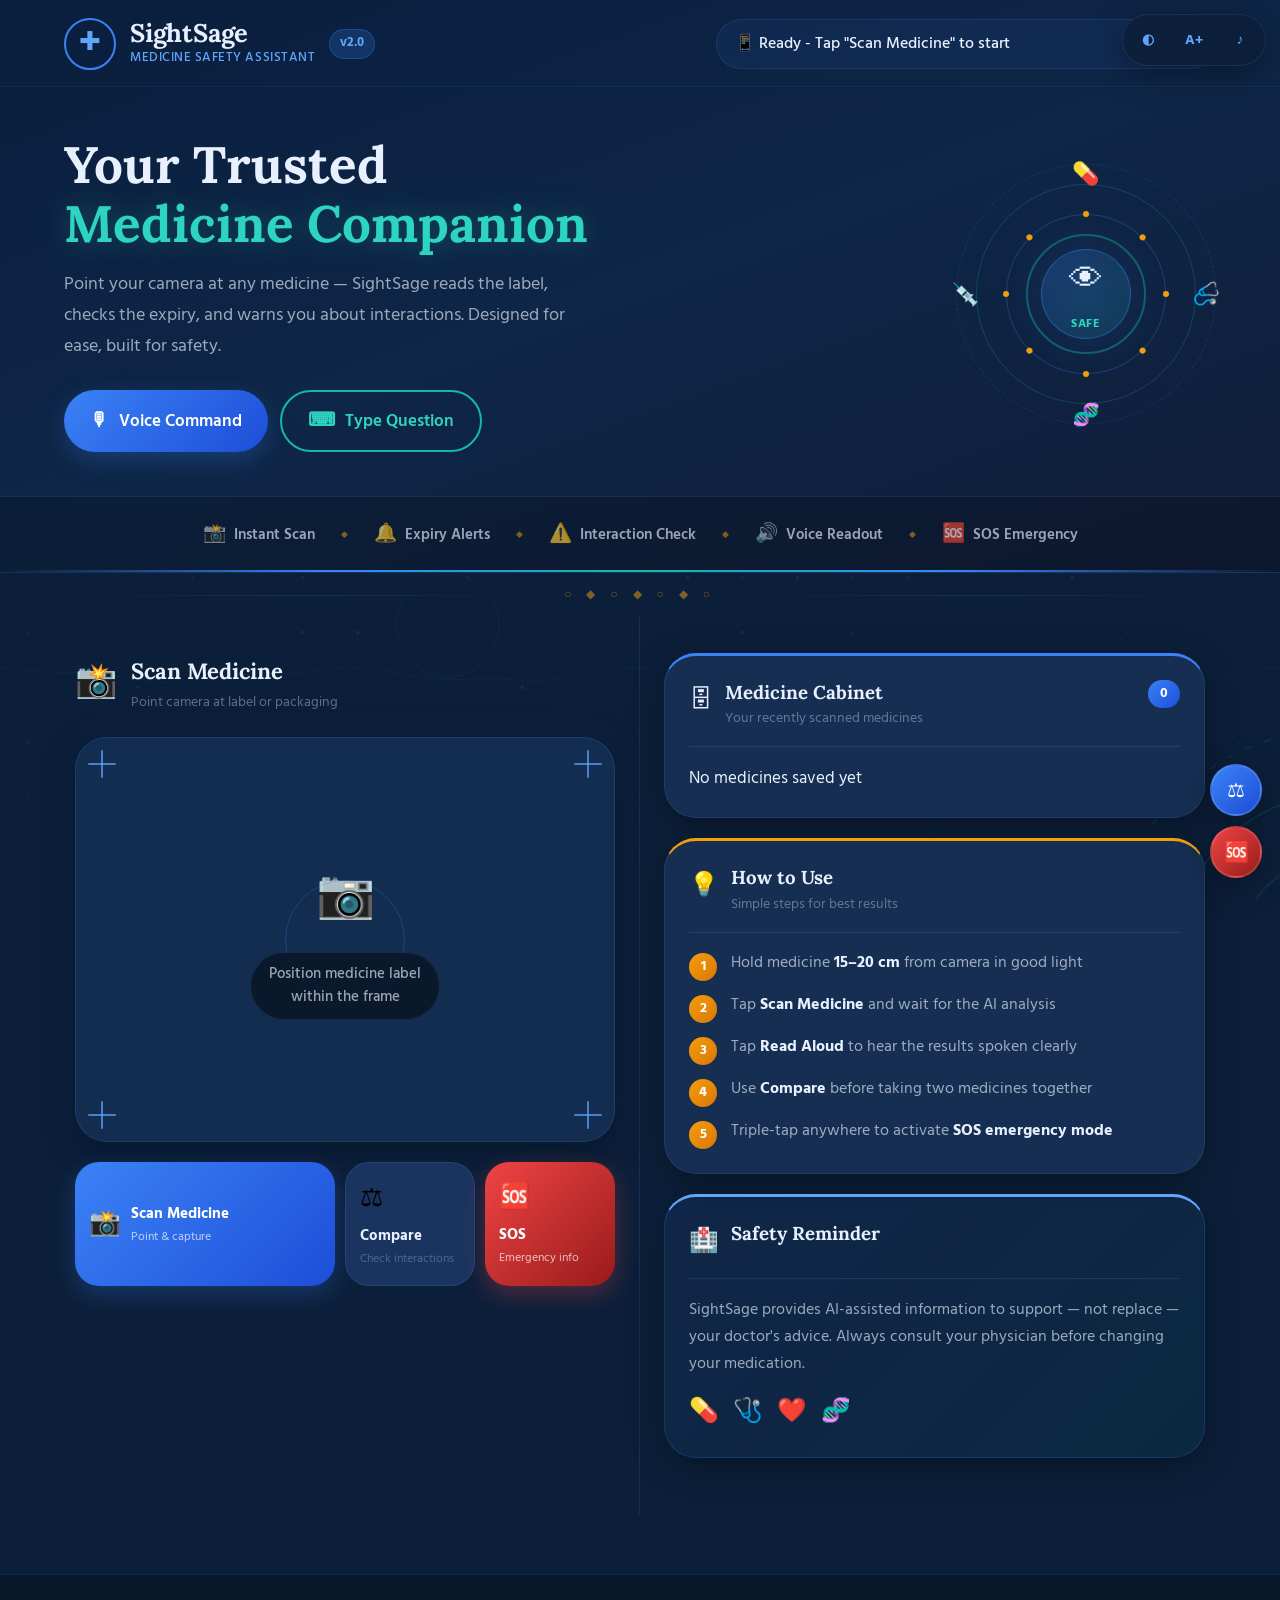
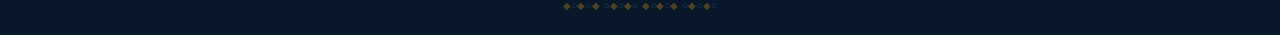
==== index.html @ 65782373 "Deployed to vercel" ====
<!DOCTYPE html>
<html lang="en">
<head>
    <meta charset="UTF-8">
    <meta name="viewport" content="width=device-width, initial-scale=1.0">
    <title>SightSage — Medicine Scanner</title>
    <link rel="preconnect" href="https://fonts.googleapis.com">
    <link rel="preconnect" href="https://fonts.gstatic.com" crossorigin>
    <link href="https://fonts.googleapis.com/css2?family=Lora:wght@500;600;700&family=Hind:wght@400;500;600;700&display=swap" rel="stylesheet">
    <link rel="stylesheet" href="styles.css">
    <link rel="manifest" href="manifest.json">
    <meta name="apple-mobile-web-app-capable" content="yes">
    <meta name="theme-color" content="#0f2744">
</head>
<body>

<!-- BACKGROUND CANVAS -->
<canvas id="bgCanvas" aria-hidden="true"></canvas>

<!-- FLOATING MEDICAL CROSS PARTICLES -->
<div class="particle-layer" aria-hidden="true">
    <span class="particle p1">✚</span>
    <span class="particle p2">✚</span>
    <span class="particle p3">○</span>
    <span class="particle p4">✚</span>
    <span class="particle p5">○</span>
    <span class="particle p6">✚</span>
    <span class="particle p7">○</span>
    <span class="particle p8">✚</span>
</div>

<!-- DECORATIVE RANGOLI CORNERS (subtle, medical tones) -->
<div class="deco-layer" aria-hidden="true">
    <!-- Top left: caduceus-inspired circle motif -->
    <svg class="deco deco-tl" viewBox="0 0 180 180">
        <g transform="translate(0,0)" opacity="0.18">
            <circle cx="0" cy="0" r="160" fill="none" stroke="currentColor" stroke-width="1" stroke-dasharray="6 8"/>
            <circle cx="0" cy="0" r="120" fill="none" stroke="currentColor" stroke-width="1.2" stroke-dasharray="3 6"/>
            <circle cx="0" cy="0" r="80" fill="none" stroke="currentColor" stroke-width="1"/>
            <!-- Petal ring -->
            <ellipse rx="8" ry="20" fill="currentColor" fill-opacity="0.4" transform="rotate(0) translate(0,-55)"/>
            <ellipse rx="8" ry="20" fill="currentColor" fill-opacity="0.4" transform="rotate(45) translate(0,-55)"/>
            <ellipse rx="8" ry="20" fill="currentColor" fill-opacity="0.4" transform="rotate(90) translate(0,-55)"/>
            <ellipse rx="8" ry="20" fill="currentColor" fill-opacity="0.4" transform="rotate(135) translate(0,-55)"/>
            <ellipse rx="8" ry="20" fill="currentColor" fill-opacity="0.4" transform="rotate(180) translate(0,-55)"/>
            <ellipse rx="8" ry="20" fill="currentColor" fill-opacity="0.4" transform="rotate(225) translate(0,-55)"/>
            <ellipse rx="8" ry="20" fill="currentColor" fill-opacity="0.4" transform="rotate(270) translate(0,-55)"/>
            <ellipse rx="8" ry="20" fill="currentColor" fill-opacity="0.4" transform="rotate(315) translate(0,-55)"/>
        </g>
    </svg>

    <!-- Bottom right: matching motif -->
    <svg class="deco deco-br" viewBox="0 0 180 180">
        <g transform="translate(180,180)" opacity="0.14">
            <circle cx="0" cy="0" r="160" fill="none" stroke="currentColor" stroke-width="1" stroke-dasharray="5 9"/>
            <circle cx="0" cy="0" r="115" fill="none" stroke="currentColor" stroke-width="1.2"/>
            <circle cx="0" cy="0" r="72" fill="none" stroke="currentColor" stroke-width="1"/>
            <ellipse rx="7" ry="18" fill="currentColor" fill-opacity="0.35" transform="rotate(0) translate(0,-48)"/>
            <ellipse rx="7" ry="18" fill="currentColor" fill-opacity="0.35" transform="rotate(60) translate(0,-48)"/>
            <ellipse rx="7" ry="18" fill="currentColor" fill-opacity="0.35" transform="rotate(120) translate(0,-48)"/>
            <ellipse rx="7" ry="18" fill="currentColor" fill-opacity="0.35" transform="rotate(180) translate(0,-48)"/>
            <ellipse rx="7" ry="18" fill="currentColor" fill-opacity="0.35" transform="rotate(240) translate(0,-48)"/>
            <ellipse rx="7" ry="18" fill="currentColor" fill-opacity="0.35" transform="rotate(300) translate(0,-48)"/>
        </g>
    </svg>

    <!-- Side border lines -->
    <div class="border-left">
        <div class="bl-dot" style="top:10%"></div>
        <div class="bl-dot" style="top:25%"></div>
        <div class="bl-dot" style="top:40%"></div>
        <div class="bl-dot" style="top:55%"></div>
        <div class="bl-dot" style="top:70%"></div>
        <div class="bl-dot" style="top:85%"></div>
    </div>
    <div class="border-right">
        <div class="br-dot" style="top:15%"></div>
        <div class="br-dot" style="top:30%"></div>
        <div class="br-dot" style="top:45%"></div>
        <div class="br-dot" style="top:60%"></div>
        <div class="br-dot" style="top:75%"></div>
        <div class="br-dot" style="top:90%"></div>
    </div>
</div>

<!-- ACCESSIBILITY BAR -->
<div class="a11y-bar" role="toolbar" aria-label="Accessibility options">
    <button id="highContrastToggle" class="a11y-btn" title="High Contrast">◐</button>
    <button id="textSizeToggle" class="a11y-btn" title="Larger Text">A+</button>
    <button id="voiceSpeedToggle" class="a11y-btn" title="Voice Speed">♪</button>
</div>

<!-- PAGE -->
<div class="page">

    <!-- ═══ HEADER ═══ -->
    <header class="site-header">
        <div class="header-inner">

            <!-- Logo area -->
            <div class="logo-area">
                <div class="logo-badge">
                    <div class="logo-ring"></div>
                    <div class="logo-cross">✚</div>
                </div>
                <div class="logo-text">
                    <span class="logo-name">SightSage</span>
                    <span class="logo-tagline">Medicine Safety Assistant</span>
                </div>
                <div class="logo-version">v2.0</div>
            </div>

            <!-- Status strip -->
            <div class="status-strip" id="voiceStatus" role="status" aria-live="polite">
                <span class="status-dot" aria-hidden="true"></span>
                <span class="status-msg">Ready — tap <strong>Scan Medicine</strong> to begin</span>
            </div>

        </div>

        <!-- Hero tagline band -->
        <div class="hero-band">
            <div class="hero-band-left">
                <h1 class="hero-heading">Your Trusted<br><span class="heading-accent">Medicine Companion</span></h1>
                <p class="hero-desc">Point your camera at any medicine — SightSage reads the label, checks the expiry, and warns you about interactions. Designed for ease, built for safety.</p>

                <div class="hero-btns">
                    <button id="voiceButton" class="hbtn hbtn-primary">
                        <span class="hbtn-icon">🎙</span>
                        <span>Voice Command</span>
                    </button>
                    <button id="textInputButton" class="hbtn hbtn-ghost">
                        <span class="hbtn-icon">⌨</span>
                        <span>Type Question</span>
                    </button>
                </div>

                <div id="textInputArea" class="text-panel hidden">
                    <input id="textQuestion" type="text" class="text-field" placeholder="e.g. Can I take this with my blood pressure medicine?">
                    <button id="submitText" class="text-submit">Ask →</button>
                </div>
            </div>

            <div class="hero-band-right">
                <!-- Illustrated "trust" emblem -->
                <div class="trust-emblem">
                    <div class="te-outer-ring"></div>
                    <div class="te-mid-ring"></div>
                    <div class="te-inner"></div>
                    <div class="te-pulse"></div>
                    <!-- Orbiting medicine icons -->
                    <div class="te-orbit">
                        <span class="to-item ti1">💊</span>
                        <span class="to-item ti2">🩺</span>
                        <span class="to-item ti3">🧬</span>
                        <span class="to-item ti4">💉</span>
                    </div>
                    <div class="te-center">
                        <span class="te-icon">👁</span>
                        <span class="te-label">Safe</span>
                    </div>
                    <!-- Rangoli dots -->
                    <div class="te-dots">
                        <span></span><span></span><span></span><span></span>
                        <span></span><span></span><span></span><span></span>
                    </div>
                </div>
            </div>
        </div>

        <!-- Stats band -->
        <div class="stats-band">
            <div class="stat-item">
                <span class="stat-icon">📸</span>
                <span class="stat-label">Instant Scan</span>
            </div>
            <div class="stat-sep" aria-hidden="true">◆</div>
            <div class="stat-item">
                <span class="stat-icon">🔔</span>
                <span class="stat-label">Expiry Alerts</span>
            </div>
            <div class="stat-sep" aria-hidden="true">◆</div>
            <div class="stat-item">
                <span class="stat-icon">⚠️</span>
                <span class="stat-label">Interaction Check</span>
            </div>
            <div class="stat-sep" aria-hidden="true">◆</div>
            <div class="stat-item">
                <span class="stat-icon">🔊</span>
                <span class="stat-label">Voice Readout</span>
            </div>
            <div class="stat-sep" aria-hidden="true">◆</div>
            <div class="stat-item">
                <span class="stat-icon">🆘</span>
                <span class="stat-label">SOS Emergency</span>
            </div>
        </div>
    </header>

    <!-- ═══ DIVIDER ═══ -->
    <div class="section-divider" aria-hidden="true">
        <div class="sd-line"></div>
        <div class="sd-center">
            <span>○ ◆ ○ ◆ ○ ◆ ○</span>
        </div>
        <div class="sd-line"></div>
    </div>

    <!-- ═══ MAIN GRID ═══ -->
    <main class="main-grid" role="main">

        <!-- LEFT COLUMN: CAMERA -->
        <section class="grid-col col-camera" aria-label="Medicine scanner">

            <div class="col-heading">
                <div class="ch-icon">📸</div>
                <div>
                    <h2 class="ch-title">Scan Medicine</h2>
                    <p class="ch-sub">Point camera at label or packaging</p>
                </div>
            </div>

            <!-- Camera frame -->
            <div class="cam-frame" id="cameraFrame">
                <video id="camera" class="cam-video" autoplay playsinline muted aria-label="Camera preview"></video>
                <canvas id="captureCanvas" style="display:none;" aria-hidden="true"></canvas>

                <!-- Medical cross corners -->
                <div class="mc-corner mc-tl" aria-hidden="true">
                    <span class="mcc-bar mcc-h"></span>
                    <span class="mcc-bar mcc-v"></span>
                </div>
                <div class="mc-corner mc-tr" aria-hidden="true">
                    <span class="mcc-bar mcc-h"></span>
                    <span class="mcc-bar mcc-v"></span>
                </div>
                <div class="mc-corner mc-bl" aria-hidden="true">
                    <span class="mcc-bar mcc-h"></span>
                    <span class="mcc-bar mcc-v"></span>
                </div>
                <div class="mc-corner mc-br" aria-hidden="true">
                    <span class="mcc-bar mcc-h"></span>
                    <span class="mcc-bar mcc-v"></span>
                </div>

                <!-- Idle state -->
                <div class="cam-idle" id="cameraIdle" aria-hidden="true">
                    <div class="ci-ring"></div>
                    <div class="ci-icon">📷</div>
                    <p class="ci-text">Position medicine label<br>within the frame</p>
                </div>

                <!-- Scan beam -->
                <div class="scan-beam" id="scanBeam"></div>
            </div>

            <!-- Action buttons -->
            <div class="action-row">
                <button id="scanButton" class="act-btn act-primary" aria-label="Scan medicine">
                    <span class="act-icon">📸</span>
                    <div class="act-text">
                        <span class="act-main">Scan Medicine</span>
                        <span class="act-hint">Point &amp; capture</span>
                    </div>
                </button>
                <button id="compareButton" class="act-btn act-secondary" aria-label="Compare medicines">
                    <span class="act-icon">⚖</span>
                    <div class="act-text">
                        <span class="act-main">Compare</span>
                        <span class="act-hint">Check interactions</span>
                    </div>
                </button>
                <button id="sosButton" class="act-btn act-sos" aria-label="SOS Emergency">
                    <span class="act-icon">🆘</span>
                    <div class="act-text">
                        <span class="act-main">SOS</span>
                        <span class="act-hint">Emergency info</span>
                    </div>
                </button>
            </div>

            <!-- Results -->
            <div id="results" class="results-panel hidden" aria-live="polite">
                <div class="rp-head">
                    <div class="rp-title-row">
                        <span class="rp-icon">📋</span>
                        <h3>Analysis Results</h3>
                    </div>
                    <button id="readAloudButton" class="speak-btn" aria-label="Read results aloud">
                        🔊 Read Aloud
                    </button>
                </div>
                <div id="scanResults" class="rp-body"></div>
            </div>

        </section>

        <!-- RIGHT COLUMN -->
        <section class="grid-col col-info" aria-label="Information panels">

            <!-- Compare card -->
            <div id="comparisonMode" class="info-card cmp-card hidden">
                <div class="ic-head">
                    <span class="ic-icon">⚖</span>
                    <div>
                        <h3>Compare Medicines</h3>
                        <p class="ic-sub">Check for dangerous interactions</p>
                    </div>
                </div>
                <div class="cmp-grid">
                    <div class="cmp-slot">
                        <div class="cmp-num">1</div>
                        <p id="medicine1Name" class="cmp-name">Medicine A</p>
                        <button id="captureForCompare1" class="cmp-scan-btn">📸 Scan First</button>
                    </div>
                    <div class="cmp-vs">VS</div>
                    <div class="cmp-slot">
                        <div class="cmp-num">2</div>
                        <p id="medicine2Name" class="cmp-name">Medicine B</p>
                        <button id="captureForCompare2" class="cmp-scan-btn">📸 Scan Second</button>
                    </div>
                </div>
                <button id="performComparison" class="cmp-go-btn">Compare Now →</button>
                <div id="comparisonResults" class="cmp-results hidden"></div>
            </div>

            <!-- Medicine Cabinet -->
            <div class="info-card cabinet-card">
                <div class="ic-head">
                    <span class="ic-icon">🗄</span>
                    <div>
                        <h3>Medicine Cabinet</h3>
                        <p class="ic-sub">Your recently scanned medicines</p>
                    </div>
                    <span class="cabinet-badge" id="cabinetCount" aria-label="Count">0</span>
                </div>
                <div id="medicineCabinet" class="cab-list" aria-live="polite">
                    <div class="cab-empty">
                        <div class="ce-graphic" aria-hidden="true">
                            <div class="ce-ring"></div>
                            <span class="ce-icon">💊</span>
                        </div>
                        <p>No medicines scanned yet.</p>
                        <p class="ce-hint">Scan a medicine to add it here.</p>
                    </div>
                </div>
            </div>

            <!-- How to use card -->
            <div class="info-card howto-card">
                <div class="ic-head">
                    <span class="ic-icon">💡</span>
                    <div>
                        <h3>How to Use</h3>
                        <p class="ic-sub">Simple steps for best results</p>
                    </div>
                </div>
                <div class="steps-list">
                    <div class="step">
                        <div class="step-num">1</div>
                        <div class="step-text">Hold medicine <strong>15–20 cm</strong> from camera in good light</div>
                    </div>
                    <div class="step">
                        <div class="step-num">2</div>
                        <div class="step-text">Tap <strong>Scan Medicine</strong> and wait for the AI analysis</div>
                    </div>
                    <div class="step">
                        <div class="step-num">3</div>
                        <div class="step-text">Tap <strong>Read Aloud</strong> to hear the results spoken clearly</div>
                    </div>
                    <div class="step">
                        <div class="step-num">4</div>
                        <div class="step-text">Use <strong>Compare</strong> before taking two medicines together</div>
                    </div>
                    <div class="step">
                        <div class="step-num">5</div>
                        <div class="step-text">Triple-tap anywhere to activate <strong>SOS emergency mode</strong></div>
                    </div>
                </div>
            </div>

            <!-- Safety reminder card -->
            <div class="info-card safety-card">
                <div class="ic-head">
                    <span class="ic-icon">🏥</span>
                    <div>
                        <h3>Safety Reminder</h3>
                    </div>
                </div>
                <p class="safety-text">
                    SightSage provides AI-assisted information to support — not replace — your doctor's advice. Always consult your physician before changing your medication.
                </p>
                <div class="safety-icons" aria-hidden="true">
                    <span>💊</span><span>🩺</span><span>❤️</span><span>🧬</span>
                </div>
            </div>

        </section>
    </main>

    <!-- FOOTER -->
    <footer class="site-footer" aria-hidden="true">
        <div class="sf-pattern">
            <span>◆</span><span>○</span><span>◆</span><span>○</span><span>◆</span>
            <span>○</span><span>◆</span><span>○</span><span>◆</span><span>○</span>
            <span>◆</span><span>○</span><span>◆</span><span>○</span><span>◆</span>
            <span>○</span><span>◆</span><span>○</span><span>◆</span><span>○</span>
        </div>
    </footer>

</div>

<!-- EMERGENCY OVERLAY -->
<div id="emergencyOverlay" class="em-overlay hidden" role="alertdialog" aria-modal="true" aria-label="Emergency information">
    <div class="em-bg-ring" aria-hidden="true"></div>
    <div class="em-box">
        <div class="em-head">
            <span class="em-icon-big">🚨</span>
            <h2>EMERGENCY INFO</h2>
        </div>
        <div id="emergencyDetails" class="em-body"></div>
        <button id="dismissEmergency" class="em-close">Dismiss</button>
    </div>
</div>

<!-- SOS TOAST -->
<div id="sosWarning" class="sos-toast hidden" role="alert" aria-live="assertive">
    ⚠️ Triple-tap detected — SOS activating…
</div>

<!-- FLOATING ACTIONS -->
<div class="fab-wrap">
    <button class="fab fab-cmp" onclick="window.app?.toggleComparisonMode()" title="Compare Medicines">⚖</button>
    <button class="fab fab-sos" onclick="window.app?.handleSOS()" title="SOS Emergency">🆘</button>
</div>

<script src="app.js"></script>

<!-- ANIMATED BACKGROUND -->
<script>
(function(){
    const cv = document.getElementById('bgCanvas');
    const ctx = cv.getContext('2d');
    let W, H, t = 0, rings = [];

    function resize(){
        W = cv.width  = window.innerWidth;
        H = cv.height = window.innerHeight;
        rings = [];
        // Create a few expanding ring origins — subtle, medical heartbeat feel
        for(let i=0; i<4; i++){
            rings.push({
                x: Math.random()*W,
                y: Math.random()*H,
                r: Math.random()*200,
                maxR: 300 + Math.random()*200,
                speed: 0.4 + Math.random()*0.4,
                alpha: 0
            });
        }
    }
    resize();
    window.addEventListener('resize', resize);

    // Dot grid
    let dots = [];
    function initDots(){
        dots = [];
        const sp = 55;
        for(let x=sp/2; x<W; x+=sp)
            for(let y=sp/2; y<H; y+=sp)
                dots.push({x, y, phase: Math.random()*Math.PI*2});
    }
    initDots();
    window.addEventListener('resize', initDots);

    function draw(){
        ctx.clearRect(0,0,W,H);
        t += 0.005;

        // Subtle dot grid — like graph paper, medical aesthetic
        for(const d of dots){
            const wave = Math.sin(t*0.8 + d.phase + d.x*0.006 + d.y*0.005);
            const a = 0.04 + (wave+1)*0.03;
            const r = Math.max(0.3, 1.1 + wave*0.8);
            ctx.beginPath();
            ctx.arc(d.x, d.y, r, 0, Math.PI*2);
            ctx.fillStyle = `rgba(100,160,220,${a})`;
            ctx.fill();
        }

        // Horizontal pulse lines — like an ECG/heartbeat visualization
        for(let i=0; i<3; i++){
            const y = H * (0.25 + i*0.25);
            const phase = t*0.6 + i*2.1;
            ctx.beginPath();
            for(let x=0; x<=W; x+=4){
                const wave = Math.sin((x/W)*Math.PI*8 + phase) * 6
                           + Math.sin((x/W)*Math.PI*20 + phase*1.3) * 2;
                if(x===0) ctx.moveTo(x, y+wave);
                else ctx.lineTo(x, y+wave);
            }
            ctx.strokeStyle = `rgba(80,140,210,0.055)`;
            ctx.lineWidth = 1;
            ctx.stroke();
        }

        // Expanding rings (pulse / heartbeat feel)
        for(const ring of rings){
            ring.r += ring.speed;
            ring.alpha = Math.max(0, 0.06 * (1 - ring.r / ring.maxR));
            if(ring.r > ring.maxR){
                ring.r = 0;
                ring.x = Math.random()*W;
                ring.y = Math.random()*H;
                ring.maxR = 300 + Math.random()*200;
            }
            ctx.beginPath();
            ctx.arc(ring.x, ring.y, ring.r, 0, Math.PI*2);
            ctx.strokeStyle = `rgba(80,150,215,${ring.alpha})`;
            ctx.lineWidth = 1.2;
            ctx.stroke();
        }

        requestAnimationFrame(draw);
    }
    draw();
})();
</script>
</body>
</html>
---- styles.css ----
/* ================================================================
   SightSage — Medical Wellness · Indian Warmth
   Palette: Deep navy · Medical blue · Healing teal · Soft white
            Warm saffron accent (Indian touch, not dominant)
   Fonts:   Lora (headings — trustworthy, readable) + Hind (body — 
            widely used in Indian apps, excellent clarity)
   Layout:  Full-width, two-column, nothing wasted
   ================================================================ */

/* ── TOKENS ─────────────────────────────────────────────────── */
:root {
    /* Core palette — medical blues, not astrology */
    --bg:           #0c1f3a;
    --bg2:          #0f2744;
    --surface:      #132d50;
    --card:         #162e52;
    --card2:        #1a3460;
    --card-border:  rgba(100,160,230,0.14);

    /* Primary — healing blue-teal */
    --blue:         #3b82f6;
    --blue-light:   #60a5fa;
    --blue-dark:    #1d4ed8;
    --blue-glow:    rgba(59,130,246,0.2);
    --teal:         #14b8a6;
    --teal-light:   #2dd4bf;
    --teal-glow:    rgba(20,184,166,0.2);

    /* Accent — warm saffron, used sparingly */
    --saffron:      #f59e0b;
    --saffron-soft: rgba(245,158,11,0.15);

    /* Danger */
    --red:          #ef4444;
    --red-glow:     rgba(239,68,68,0.25);

    /* Text */
    --text:         #e8f0fe;
    --text-dim:     rgba(232,240,254,0.65);
    --text-muted:   rgba(232,240,254,0.38);

    /* Shadows */
    --shadow:       0 8px 32px rgba(0,0,0,0.35);
    --shadow-blue:  0 8px 24px rgba(59,130,246,0.25);
    --shadow-teal:  0 8px 24px rgba(20,184,166,0.25);
    --shadow-red:   0 8px 24px rgba(239,68,68,0.3);
    --shadow-glow:  0 0 40px rgba(59,130,246,0.08);

    /* Shape */
    --r-sm:  10px;
    --r-md:  16px;
    --r-lg:  24px;
    --r-xl:  32px;
    --r-pill:100px;

    /* Type */
    --font-head: 'Lora', Georgia, serif;
    --font-body: 'Hind', 'Segoe UI', sans-serif;

    /* Motion */
    --ease-spring: cubic-bezier(0.34,1.56,0.64,1);
    --ease-out:    cubic-bezier(0.16,1,0.3,1);
}

/* ── BASE ───────────────────────────────────────────────────── */
*, *::before, *::after { margin:0; padding:0; box-sizing:border-box; }
html { font-size: 17px; scroll-behavior: smooth; }

body {
    font-family: var(--font-body);
    background: var(--bg);
    color: var(--text);
    min-height: 100vh;
    line-height: 1.65;
    -webkit-font-smoothing: antialiased;
    overflow-x: hidden;
}

/* ── BACKGROUND CANVAS ──────────────────────────────────────── */
#bgCanvas {
    position: fixed; inset: 0;
    width: 100%; height: 100%;
    pointer-events: none; z-index: 0;
}

/* ── PARTICLE LAYER — floating ✚ and ○ ─────────────────────── */
.particle-layer {
    position: fixed; inset: 0;
    pointer-events: none; z-index: 1;
    overflow: hidden;
}

.particle {
    position: absolute;
    color: var(--blue-light);
    font-size: 0.7rem;
    opacity: 0;
    animation: floatUp var(--dur,18s) ease-in-out infinite;
    animation-delay: var(--del,0s);
}
.p1 { left:5%;   --dur:22s; --del:0s;   color:var(--teal); }
.p2 { left:15%;  --dur:18s; --del:3s; }
.p3 { left:28%;  --dur:25s; --del:7s;   color:rgba(232,240,254,0.3); }
.p4 { left:42%;  --dur:20s; --del:1s;   color:var(--teal); }
.p5 { left:58%;  --dur:28s; --del:5s;   color:rgba(232,240,254,0.25); }
.p6 { left:72%;  --dur:19s; --del:9s; }
.p7 { left:85%;  --dur:24s; --del:2s;   color:var(--teal); }
.p8 { left:93%;  --dur:21s; --del:6s; }

@keyframes floatUp {
    0%   { opacity:0; transform: translateY(100vh) rotate(0deg); }
    10%  { opacity:0.35; }
    90%  { opacity:0.2; }
    100% { opacity:0; transform: translateY(-10vh) rotate(180deg); }
}

/* ── DECORATIVE LAYER ───────────────────────────────────────── */
.deco-layer {
    position: fixed; inset: 0;
    pointer-events: none; z-index: 1;
    overflow: hidden;
}

.deco { position: absolute; color: var(--blue-light); }
.deco-tl { top:-60px; left:-60px; width:280px; height:280px; animation: rotateSlow 70s linear infinite; }
.deco-br { bottom:-60px; right:-60px; width:260px; height:260px; animation: rotateSlow 85s linear infinite reverse; color:var(--teal); }

@keyframes rotateSlow { from{transform:rotate(0deg)} to{transform:rotate(360deg)} }

/* Side border dots — Indian border decoration, medical blue */
.border-left, .border-right {
    position: fixed; top:0; bottom:0; width:4px; z-index:2;
    display: flex; flex-direction: column; justify-content: space-between;
    padding: 20px 0;
    pointer-events: none;
}
.border-left { left:0; }
.border-right { right:0; }

.bl-dot, .br-dot {
    position: absolute; left:0;
    width: 4px; height: 4px;
    border-radius: 50%;
    background: var(--blue);
    opacity: 0;
    animation: dotBlink 3s ease-in-out infinite;
}
.bl-dot:nth-child(1){animation-delay:0s}
.bl-dot:nth-child(2){animation-delay:0.5s}
.bl-dot:nth-child(3){animation-delay:1s}
.bl-dot:nth-child(4){animation-delay:1.5s}
.bl-dot:nth-child(5){animation-delay:2s}
.bl-dot:nth-child(6){animation-delay:2.5s}

.br-dot { left:0; background:var(--teal); }
.br-dot:nth-child(1){animation-delay:0.3s}
.br-dot:nth-child(2){animation-delay:0.8s}
.br-dot:nth-child(3){animation-delay:1.3s}
.br-dot:nth-child(4){animation-delay:1.8s}
.br-dot:nth-child(5){animation-delay:2.3s}
.br-dot:nth-child(6){animation-delay:2.8s}

@keyframes dotBlink {
    0%,100%{opacity:0.1} 50%{opacity:0.6}
}

/* ── A11Y BAR ───────────────────────────────────────────────── */
.a11y-bar {
    position: fixed; top:14px; right:14px; z-index:900;
    display:flex; gap:6px;
    background:rgba(12,31,58,0.92);
    backdrop-filter:blur(12px);
    border:1px solid var(--card-border);
    border-radius:var(--r-pill);
    padding:5px;
    box-shadow:var(--shadow);
    animation: slideInR 0.6s var(--ease-out) both;
}
@keyframes slideInR {
    from{opacity:0;transform:translateX(30px)}
    to{opacity:1;transform:translateX(0)}
}

.a11y-btn {
    width:40px; height:40px; border-radius:50%; border:none;
    background:transparent; color:var(--blue-light);
    font-family:var(--font-body); font-size:0.82rem; font-weight:700;
    cursor:pointer;
    transition:background 0.15s, transform 0.15s, color 0.15s;
    display:flex; align-items:center; justify-content:center;
}
.a11y-btn:hover { background:var(--blue); color:white; transform:scale(1.1); }

/* ── PAGE WRAPPER ───────────────────────────────────────────── */
.page { position:relative; z-index:2; width:100%; }

/* ── HEADER ─────────────────────────────────────────────────── */
.site-header {
    background: linear-gradient(160deg, #0a1e3d 0%, #0e2647 50%, #101d38 100%);
    border-bottom: 1px solid var(--card-border);
    position: relative;
    overflow: hidden;
}

/* Shimmer line at bottom of header */
.site-header::after {
    content:'';
    position:absolute; bottom:0; left:0; right:0; height:2px;
    background:linear-gradient(90deg, transparent, var(--blue), var(--teal), var(--blue), transparent);
    animation: shimmer 4s ease-in-out infinite;
}
@keyframes shimmer { 0%,100%{opacity:0.3} 50%{opacity:0.9} }

/* Top header bar */
.header-inner {
    display:flex; align-items:center; justify-content:space-between;
    padding:18px 5vw 16px;
    border-bottom:1px solid rgba(100,160,230,0.08);
    gap:20px; flex-wrap:wrap;
}

/* Logo */
.logo-area {
    display:flex; align-items:center; gap:14px;
    animation: fadeIn 0.6s var(--ease-out) 0.1s both;
}

.logo-badge {
    position:relative; width:52px; height:52px;
    display:flex; align-items:center; justify-content:center;
    flex-shrink:0;
}
.logo-ring {
    position:absolute; inset:0; border-radius:50%;
    border:2px solid var(--blue);
    animation: breathe 3s ease-in-out infinite;
}
.logo-cross {
    font-size:1.5rem; color:var(--blue-light); z-index:1;
    animation: crossPulse 2s ease-in-out infinite;
}
@keyframes crossPulse {
    0%,100%{text-shadow:0 0 6px rgba(96,165,250,0.4)}
    50%{text-shadow:0 0 18px rgba(96,165,250,0.9)}
}
@keyframes breathe {
    0%,100%{transform:scale(1);opacity:0.5}
    50%{transform:scale(1.12);opacity:1}
}

.logo-text { display:flex; flex-direction:column; }
.logo-name {
    font-family:var(--font-head); font-size:1.5rem; font-weight:700;
    color:var(--text); letter-spacing:-0.2px; line-height:1.1;
}
.logo-tagline {
    font-size:0.78rem; font-weight:500;
    color:var(--blue-light); letter-spacing:0.04em;
    text-transform:uppercase;
}
.logo-version {
    background:var(--blue-glow); color:var(--blue-light);
    border:1px solid rgba(59,130,246,0.3);
    padding:3px 10px; border-radius:var(--r-pill);
    font-size:0.75rem; font-weight:700;
}

/* Status strip */
.status-strip {
    display:flex; align-items:center; gap:10px;
    background:rgba(59,130,246,0.07);
    border:1px solid var(--card-border);
    border-radius:var(--r-pill);
    padding:11px 18px;
    font-size:0.95rem; font-weight:500;
    min-width:200px; max-width:500px; flex:1;
    animation: fadeIn 0.6s var(--ease-out) 0.2s both;
}
.status-strip strong { color:var(--teal-light); }
.status-dot {
    width:9px; height:9px; border-radius:50%; background:#22c55e; flex-shrink:0;
    animation:dotPulse 2s ease-in-out infinite;
}
@keyframes dotPulse {
    0%,100%{box-shadow:0 0 0 0 rgba(34,197,94,0.5)}
    50%{box-shadow:0 0 0 6px rgba(34,197,94,0)}
}

/* ── HERO BAND ──────────────────────────────────────────────── */
.hero-band {
    display:grid; grid-template-columns:1fr auto;
    gap:40px; align-items:center;
    padding:48px 5vw 44px;
}

.hero-heading {
    font-family:var(--font-head);
    font-size:clamp(2.2rem,4vw,3.4rem);
    font-weight:700; line-height:1.15;
    margin-bottom:16px;
    animation:fadeUp 0.7s var(--ease-out) 0.2s both;
}
.heading-accent {
    color:var(--teal-light);
    text-shadow:0 0 30px rgba(45,212,191,0.3);
}

.hero-desc {
    color:var(--text-dim); font-size:1.05rem; line-height:1.75;
    max-width:520px; margin-bottom:28px;
    animation:fadeUp 0.7s var(--ease-out) 0.3s both;
}

/* Hero buttons */
.hero-btns {
    display:flex; gap:12px; flex-wrap:wrap;
    animation:fadeUp 0.7s var(--ease-out) 0.4s both;
}
.hbtn {
    display:flex; align-items:center; gap:10px;
    padding:14px 26px; border-radius:var(--r-pill); border:none;
    font-family:var(--font-body); font-size:1rem; font-weight:600;
    cursor:pointer;
    transition:transform 0.18s var(--ease-spring), box-shadow 0.18s, background 0.15s;
    touch-action:manipulation;
}
.hbtn:active { transform:scale(0.94) !important; }
.hbtn-icon { font-size:1.1rem; }

.hbtn-primary {
    background:linear-gradient(135deg, var(--blue) 0%, var(--blue-dark) 100%);
    color:white; box-shadow:var(--shadow-blue);
}
.hbtn-primary:hover { transform:translateY(-3px); box-shadow:0 12px 30px rgba(59,130,246,0.4); }

.hbtn-ghost {
    background:transparent; color:var(--teal-light);
    border:2px solid var(--teal);
}
.hbtn-ghost:hover { background:var(--teal); color:var(--bg); transform:translateY(-3px); }

/* Text input */
.text-panel {
    display:flex; gap:10px; margin-top:14px;
    animation:fadeUp 0.3s var(--ease-out);
}
.text-field {
    flex:1; padding:14px 20px;
    font-family:var(--font-body); font-size:1rem;
    background:rgba(255,255,255,0.05);
    border:1px solid var(--card-border);
    border-radius:var(--r-pill); color:var(--text); outline:none;
    transition:border-color 0.15s, box-shadow 0.15s;
}
.text-field::placeholder { color:var(--text-muted); }
.text-field:focus { border-color:var(--blue); box-shadow:0 0 0 3px var(--blue-glow); }
.text-submit {
    padding:14px 22px; background:linear-gradient(135deg,var(--blue),var(--blue-dark));
    color:white; border:none; border-radius:var(--r-pill);
    font-family:var(--font-body); font-size:1rem; font-weight:700;
    cursor:pointer; box-shadow:var(--shadow-blue);
    transition:transform 0.18s var(--ease-spring);
    white-space:nowrap;
}
.text-submit:hover { transform:translateY(-2px); }

/* ── TRUST EMBLEM (hero right) ──────────────────────────────── */
.hero-band-right {
    display:flex; align-items:center; justify-content:center;
    padding:20px 0;
    animation:fadeIn 1s var(--ease-out) 0.4s both;
}

.trust-emblem {
    position:relative; width:260px; height:260px;
    display:flex; align-items:center; justify-content:center;
}

.te-outer-ring, .te-mid-ring {
    position:absolute; border-radius:50%; border:1px solid;
}
.te-outer-ring { inset:0; border-color:rgba(59,130,246,0.2); animation:rotateSlow 40s linear infinite; border-style:dashed; }
.te-mid-ring   { inset:20px; border-color:rgba(20,184,166,0.25); animation:rotateSlow 28s linear infinite reverse; }

.te-inner {
    position:absolute; inset:50px; border-radius:50%;
    background:radial-gradient(circle, rgba(59,130,246,0.12) 0%, transparent 70%);
    border:1px solid rgba(59,130,246,0.3);
    animation:breathe 3s ease-in-out infinite;
}

.te-pulse {
    position:absolute; inset:70px; border-radius:50%;
    border:2px solid rgba(20,184,166,0.4);
    animation:pulsate 2s ease-in-out infinite;
}
@keyframes pulsate {
    0%,100%{transform:scale(1);opacity:0.4}
    50%{transform:scale(1.08);opacity:0.9}
}

/* Orbiting medicine icons */
.te-orbit {
    position:absolute; inset:0; border-radius:50%;
    animation:rotateSlow 16s linear infinite;
}
.to-item {
    position:absolute; font-size:1.3rem; top:50%; left:50%;
    line-height:1;
}
.ti1 { transform:translate(-50%,-50%) translateY(-118px); }
.ti2 { transform:translate(-50%,-50%) rotate(90deg)  translateY(-118px); }
.ti3 { transform:translate(-50%,-50%) rotate(180deg) translateY(-118px); }
.ti4 { transform:translate(-50%,-50%) rotate(270deg) translateY(-118px); }

/* Rangoli dots ring */
.te-dots {
    position:absolute; inset:0; animation:rotateSlow 22s linear infinite reverse;
}
.te-dots span {
    position:absolute; width:6px; height:6px;
    border-radius:50%; background:var(--saffron);
    top:50%; left:50%;
}
.te-dots span:nth-child(1){transform:translate(-50%,-50%) translateY(-80px)}
.te-dots span:nth-child(2){transform:translate(-50%,-50%) rotate(45deg) translateY(-80px)}
.te-dots span:nth-child(3){transform:translate(-50%,-50%) rotate(90deg) translateY(-80px)}
.te-dots span:nth-child(4){transform:translate(-50%,-50%) rotate(135deg) translateY(-80px)}
.te-dots span:nth-child(5){transform:translate(-50%,-50%) rotate(180deg) translateY(-80px)}
.te-dots span:nth-child(6){transform:translate(-50%,-50%) rotate(225deg) translateY(-80px)}
.te-dots span:nth-child(7){transform:translate(-50%,-50%) rotate(270deg) translateY(-80px)}
.te-dots span:nth-child(8){transform:translate(-50%,-50%) rotate(315deg) translateY(-80px)}

.te-center {
    position:relative; z-index:2;
    width:90px; height:90px; border-radius:50%;
    background:linear-gradient(135deg, rgba(59,130,246,0.2), rgba(20,184,166,0.15));
    border:1px solid rgba(59,130,246,0.4);
    display:flex; flex-direction:column;
    align-items:center; justify-content:center; gap:4px;
}
.te-icon { font-size:2rem; animation:blink 5s ease-in-out infinite; }
@keyframes blink { 0%,45%,55%,100%{transform:scaleY(1)} 50%{transform:scaleY(0.08)} }
.te-label { font-size:0.72rem; font-weight:700; color:var(--teal-light); letter-spacing:0.06em; text-transform:uppercase; }

/* ── STATS BAND ─────────────────────────────────────────────── */
.stats-band {
    display:flex; align-items:center; justify-content:center;
    flex-wrap:wrap; gap:0;
    padding:14px 5vw;
    background:rgba(0,0,0,0.2);
    border-top:1px solid var(--card-border);
}

.stat-item {
    display:flex; align-items:center; gap:8px;
    padding:8px 22px;
    font-size:0.88rem; font-weight:600; color:var(--text-dim);
    transition:color 0.15s;
}
.stat-item:hover { color:var(--text); }
.stat-icon { font-size:1.1rem; }
.stat-sep { color:var(--saffron); font-size:0.5rem; opacity:0.5; padding:0 4px; }

/* ── SECTION DIVIDER ────────────────────────────────────────── */
.section-divider {
    display:flex; align-items:center;
    padding:0 5vw; gap:0;
}
.sd-line { flex:1; height:1px; background:linear-gradient(90deg,transparent,var(--card-border),transparent); }
.sd-center {
    padding:12px 24px; color:var(--saffron);
    font-size:0.7rem; letter-spacing:6px; opacity:0.5; white-space:nowrap;
}

/* ── MAIN GRID ──────────────────────────────────────────────── */
.main-grid {
    display:grid; grid-template-columns:1fr 1fr;
    padding:0 4vw 60px; gap:0;
}

.grid-col { padding:36px 24px; }
.col-camera { border-right:1px solid var(--card-border); }

/* Column heading */
.col-heading {
    display:flex; align-items:center; gap:14px;
    margin-bottom:22px;
    animation:fadeUp 0.5s var(--ease-out) 0.2s both;
}
.ch-icon { font-size:2rem; }
.ch-title { font-family:var(--font-head); font-size:1.3rem; color:var(--text); }
.ch-sub   { font-size:0.85rem; color:var(--text-muted); margin-top:2px; }

/* ── CAMERA FRAME ───────────────────────────────────────────── */
.cam-frame {
    position:relative; aspect-ratio:4/3;
    border-radius:var(--r-xl); overflow:hidden;
    background:var(--surface);
    border:1px solid var(--card-border);
    margin-bottom:20px;
    box-shadow:var(--shadow), var(--shadow-glow);
    animation:fadeUp 0.5s var(--ease-out) 0.3s both;
}

.cam-video { width:100%; height:100%; object-fit:cover; display:none; border-radius:var(--r-xl); }

/* Medical cross corners — made of two bars forming a + */
.mc-corner {
    position:absolute; width:28px; height:28px; z-index:3;
}
.mc-tl { top:12px; left:12px; }
.mc-tr { top:12px; right:12px; }
.mc-bl { bottom:12px; left:12px; }
.mc-br { bottom:12px; right:12px; }

.mcc-bar {
    position:absolute; background:var(--blue-light);
    border-radius:2px; opacity:0.7;
}
.mcc-h { width:100%; height:2px; top:50%; left:0; transform:translateY(-50%); }
.mcc-v { height:100%; width:2px; left:50%; top:0; transform:translateX(-50%); }

/* Idle state */
.cam-idle {
    position:absolute; inset:0; z-index:2;
    display:flex; flex-direction:column;
    align-items:center; justify-content:center; gap:14px;
}
.ci-ring {
    position:absolute; width:120px; height:120px; border-radius:50%;
    border:1.5px solid rgba(59,130,246,0.25);
    animation:breathe 3s ease-in-out infinite;
}
.ci-icon { font-size:2.8rem; animation:idleFloat 3.5s ease-in-out infinite; }
@keyframes idleFloat { 0%,100%{transform:translateY(0)} 50%{transform:translateY(-8px)} }
.ci-text {
    color:var(--text-dim); font-size:0.9rem; font-weight:500;
    text-align:center; line-height:1.5;
    background:rgba(0,0,0,0.45); padding:10px 18px;
    border-radius:var(--r-pill); border:1px solid var(--card-border);
    backdrop-filter:blur(6px);
}

/* Scan beam */
.scan-beam {
    position:absolute; top:-3px; left:0; right:0; height:3px;
    background:linear-gradient(90deg,transparent,var(--blue-light),var(--teal-light),transparent);
    display:none; z-index:4;
    animation:scanDown 1.8s linear infinite;
    box-shadow:0 0 10px var(--blue), 0 0 20px var(--blue-glow);
    border-radius:2px;
}
@keyframes scanDown { 0%{top:-3px} 100%{top:100%} }

/* ── ACTION BUTTONS ─────────────────────────────────────────── */
.action-row {
    display:grid; grid-template-columns:2fr 1fr 1fr;
    gap:10px; margin-bottom:20px;
    animation:fadeUp 0.5s var(--ease-out) 0.4s both;
}

.act-btn {
    display:flex; align-items:center; gap:10px;
    padding:16px 14px;
    border-radius:var(--r-lg); border:none;
    font-family:var(--font-body); cursor:pointer;
    transition:transform 0.18s var(--ease-spring), box-shadow 0.18s;
    touch-action:manipulation; text-align:left;
}
.act-btn:active { transform:scale(0.93) !important; }

.act-icon { font-size:1.5rem; flex-shrink:0; }
.act-text { display:flex; flex-direction:column; }
.act-main { font-size:0.9rem; font-weight:700; color:white; }
.act-hint { font-size:0.72rem; opacity:0.7; color:white; margin-top:1px; }

.act-primary {
    background:linear-gradient(135deg,var(--blue) 0%,var(--blue-dark) 100%);
    box-shadow:var(--shadow-blue);
}
.act-primary:hover { transform:translateY(-3px); box-shadow:0 12px 28px rgba(59,130,246,0.45); }

.act-secondary {
    background:var(--card2); border:1px solid var(--card-border);
    flex-direction:column; align-items:flex-start; gap:4px;
}
.act-secondary .act-main { color:var(--text); }
.act-secondary .act-hint { color:var(--text-muted); }
.act-secondary:hover { border-color:var(--teal); transform:translateY(-3px); }

.act-sos {
    background:linear-gradient(135deg,var(--red) 0%,#991b1b 100%);
    box-shadow:var(--shadow-red);
    animation:sosPulse 2.5s ease-in-out infinite;
    flex-direction:column; align-items:flex-start; gap:4px;
}
@keyframes sosPulse { 0%,100%{box-shadow:var(--shadow-red)} 50%{box-shadow:0 8px 32px rgba(239,68,68,0.55)} }
.act-sos:hover { animation:none; transform:translateY(-3px); }

/* ── RESULTS PANEL ──────────────────────────────────────────── */
.results-panel {
    background:var(--card); border-radius:var(--r-xl);
    border:1px solid var(--card-border); border-top:3px solid var(--teal);
    padding:22px; box-shadow:var(--shadow);
    animation:fadeUp 0.4s var(--ease-out);
}
.rp-head {
    display:flex; align-items:center; justify-content:space-between;
    margin-bottom:14px;
}
.rp-title-row { display:flex; align-items:center; gap:10px; }
.rp-icon { font-size:1.2rem; }
.rp-head h3 { font-family:var(--font-head); font-size:1.1rem; color:var(--teal-light); }

.speak-btn {
    padding:7px 16px; background:rgba(20,184,166,0.1); color:var(--teal-light);
    border:1px solid var(--teal); border-radius:var(--r-pill);
    font-family:var(--font-body); font-size:0.85rem; font-weight:700;
    cursor:pointer; transition:background 0.15s, transform 0.15s;
}
.speak-btn:hover { background:var(--teal); color:var(--bg); transform:scale(1.05); }

.rp-body {
    font-size:0.98rem; line-height:1.8; color:var(--text-dim);
    background:rgba(0,0,0,0.2); border-radius:var(--r-md);
    padding:18px; max-height:360px; overflow-y:auto; white-space:pre-line;
}

/* ── INFO CARDS ─────────────────────────────────────────────── */
.info-card {
    background:var(--card); border-radius:var(--r-xl);
    border:1px solid var(--card-border);
    padding:24px; margin-bottom:20px;
    box-shadow:var(--shadow);
    animation:fadeUp 0.5s var(--ease-out);
}

.ic-head {
    display:flex; align-items:flex-start; gap:12px;
    margin-bottom:18px; padding-bottom:16px;
    border-bottom:1px solid var(--card-border);
}
.ic-icon { font-size:1.4rem; flex-shrink:0; margin-top:2px; }
.ic-head h3 { font-family:var(--font-head); font-size:1.1rem; color:var(--text); line-height:1.3; }
.ic-sub { font-size:0.82rem; color:var(--text-muted); margin-top:3px; }

/* Compare card */
.cmp-card { border-top:3px solid var(--teal); }

.cmp-grid { display:grid; grid-template-columns:1fr auto 1fr; gap:12px; align-items:center; margin-bottom:14px; }

.cmp-slot {
    background:rgba(0,0,0,0.2); border-radius:var(--r-md);
    padding:16px 12px; text-align:center;
    border:1px dashed rgba(100,160,230,0.2);
    transition:border-color 0.15s;
}
.cmp-slot:hover { border-color:var(--teal); }
.cmp-num {
    width:28px; height:28px; border-radius:50%;
    background:linear-gradient(135deg,var(--blue),var(--blue-dark));
    color:white; font-weight:800; font-size:0.85rem;
    display:flex; align-items:center; justify-content:center;
    margin:0 auto 10px;
}
.cmp-name { font-weight:600; color:var(--teal-light); font-size:0.85rem; margin-bottom:10px; min-height:2em; }
.cmp-scan-btn {
    width:100%; padding:8px 10px;
    background:linear-gradient(135deg,var(--blue),var(--blue-dark));
    color:white; border:none; border-radius:var(--r-pill);
    font-family:var(--font-body); font-size:0.82rem; font-weight:700;
    cursor:pointer; transition:opacity 0.15s, transform 0.15s;
}
.cmp-scan-btn:hover { opacity:0.85; transform:translateY(-2px); }

.cmp-vs {
    font-family:var(--font-head); font-size:0.95rem; font-weight:700;
    color:var(--text-muted); background:var(--card2);
    padding:8px 10px; border-radius:var(--r-sm);
    animation:vsPulse 2s ease-in-out infinite;
}
@keyframes vsPulse { 0%,100%{opacity:0.4} 50%{opacity:1} }

.cmp-go-btn {
    width:100%; padding:15px;
    background:linear-gradient(135deg,var(--teal) 0%,#0f766e 100%);
    color:white; border:none; border-radius:var(--r-pill);
    font-family:var(--font-body); font-size:0.98rem; font-weight:700;
    cursor:pointer; box-shadow:var(--shadow-teal);
    transition:transform 0.18s var(--ease-spring), box-shadow 0.18s;
}
.cmp-go-btn:hover { transform:translateY(-3px); box-shadow:0 12px 28px rgba(20,184,166,0.4); }

.cmp-results {
    margin-top:14px; padding:16px;
    background:rgba(0,0,0,0.2); border-radius:var(--r-md);
    font-size:0.95rem; line-height:1.8; color:var(--text-dim);
    border-left:3px solid var(--teal);
}

/* Cabinet card */
.cabinet-card { border-top:3px solid var(--blue); }
.cabinet-badge {
    margin-left:auto; background:linear-gradient(135deg,var(--blue),var(--blue-dark));
    color:white; padding:3px 12px; border-radius:var(--r-pill);
    font-size:0.8rem; font-weight:800;
}
.cab-list { display:flex; flex-direction:column; gap:10px; }
.cab-empty {
    display:flex; flex-direction:column; align-items:center;
    gap:12px; padding:28px 20px; text-align:center;
}
.ce-graphic { position:relative; width:60px; height:60px; display:flex; align-items:center; justify-content:center; }
.ce-ring {
    position:absolute; inset:0; border-radius:50%;
    border:1.5px solid rgba(59,130,246,0.25);
    animation:breathe 3s ease-in-out infinite;
}
.ce-icon { font-size:1.8rem; }
.cab-empty p { color:var(--text-muted); font-size:0.95rem; }
.ce-hint { font-size:0.85rem; color:var(--text-muted); }

.medicine-item {
    background:rgba(0,0,0,0.2); border-radius:var(--r-md);
    padding:14px 16px; border-left:4px solid var(--blue);
    position:relative; color:var(--text-dim);
    transition:transform 0.15s, box-shadow 0.15s;
    animation:fadeUp 0.35s var(--ease-out);
}
.medicine-item:hover { transform:translateX(4px); box-shadow:var(--shadow); }
.medicine-item.expired { border-left-color:var(--red); background:rgba(239,68,68,0.08); }
.expired-label {
    position:absolute; top:8px; right:12px;
    background:rgba(239,68,68,0.18); color:#fca5a5;
    font-size:0.74rem; font-weight:700;
    padding:2px 10px; border-radius:var(--r-pill);
    border:1px solid rgba(239,68,68,0.35);
}

/* How-to card */
.howto-card { border-top:3px solid var(--saffron); }

.steps-list { display:flex; flex-direction:column; gap:12px; }
.step { display:flex; align-items:flex-start; gap:14px; }
.step-num {
    width:28px; height:28px; border-radius:50%; flex-shrink:0;
    background:linear-gradient(135deg,var(--saffron),#d97706);
    color:white; font-weight:800; font-size:0.82rem;
    display:flex; align-items:center; justify-content:center;
    margin-top:2px;
}
.step-text { font-size:0.92rem; color:var(--text-dim); line-height:1.55; }
.step-text strong { color:var(--text); }

/* Safety card */
.safety-card {
    background:linear-gradient(135deg,rgba(59,130,246,0.08),rgba(20,184,166,0.06));
    border:1px solid rgba(59,130,246,0.2);
    border-top:3px solid var(--blue-light);
}
.safety-text { font-size:0.93rem; color:var(--text-dim); line-height:1.7; margin-bottom:16px; }
.safety-icons { display:flex; gap:14px; font-size:1.4rem; }

/* ── FOOTER ─────────────────────────────────────────────────── */
.site-footer {
    display:flex; justify-content:center; flex-wrap:wrap;
    gap:8px; padding:16px 20px;
    background:rgba(0,0,0,0.25);
    border-top:1px solid var(--card-border);
}
.sf-pattern span {
    color:var(--blue-light); font-size:0.6rem; opacity:0.3;
    animation:footerBlink 3s ease-in-out infinite;
}
.sf-pattern span:nth-child(odd)  { animation-delay:0s; color:var(--saffron); }
.sf-pattern span:nth-child(even) { animation-delay:0.4s; }
@keyframes footerBlink { 0%,100%{opacity:0.2} 50%{opacity:0.55} }

/* ── EMERGENCY ──────────────────────────────────────────────── */
.em-overlay {
    position:fixed; inset:0;
    background:rgba(20,5,5,0.93);
    backdrop-filter:blur(14px); z-index:2000;
    display:flex; align-items:center; justify-content:center;
    animation:fadeIn 0.3s ease;
}
.em-bg-ring {
    position:absolute; inset:0;
    background:radial-gradient(circle at center,rgba(239,68,68,0.25) 0%,transparent 65%);
    animation:breathe 2s ease-in-out infinite;
}
.em-box {
    background:var(--card); border-radius:var(--r-xl);
    padding:42px 34px; max-width:90%; width:480px;
    text-align:center; position:relative;
    border:1px solid rgba(239,68,68,0.35);
    box-shadow:0 20px 60px rgba(0,0,0,0.5);
    animation:popIn 0.5s var(--ease-spring);
}
@keyframes popIn { from{opacity:0;transform:scale(0.7)} to{opacity:1;transform:scale(1)} }
.em-head { display:flex; align-items:center; justify-content:center; gap:12px; margin-bottom:18px; }
.em-icon-big { font-size:2.8rem; animation:shake 0.5s ease-in-out infinite alternate; }
@keyframes shake { from{transform:rotate(-8deg)} to{transform:rotate(8deg)} }
.em-head h2 { font-family:var(--font-head); font-size:1.8rem; color:#fca5a5; }
.em-body {
    font-size:1rem; line-height:1.8; color:var(--text-dim); text-align:left;
    background:rgba(0,0,0,0.3); padding:16px 18px;
    border-radius:var(--r-md); margin-bottom:22px;
    max-height:280px; overflow-y:auto;
}
.em-close {
    padding:14px 38px; background:var(--blue); color:white;
    border:none; border-radius:var(--r-pill);
    font-family:var(--font-body); font-size:1rem; font-weight:700;
    cursor:pointer; box-shadow:var(--shadow-blue);
    transition:background 0.15s, transform 0.15s;
}
.em-close:hover { background:var(--blue-dark); transform:translateY(-2px); }

/* ── SOS TOAST ──────────────────────────────────────────────── */
.sos-toast {
    position:fixed; bottom:90px; left:50%; transform:translateX(-50%);
    background:linear-gradient(135deg,var(--red),#991b1b);
    color:white; padding:13px 26px; border-radius:var(--r-pill);
    font-weight:700; font-size:0.92rem;
    box-shadow:var(--shadow-red); z-index:1500; white-space:nowrap;
    animation:toastIn 0.3s var(--ease-out);
}
@keyframes toastIn {
    from{opacity:0;transform:translate(-50%,28px)}
    to{opacity:1;transform:translate(-50%,0)}
}

/* ── FABS ───────────────────────────────────────────────────── */
.fab-wrap {
    position:fixed; bottom:22px; right:18px;
    display:flex; flex-direction:column; gap:10px; z-index:800;
}
.fab {
    width:52px; height:52px; border-radius:50%;
    border:2px solid rgba(255,255,255,0.12); font-size:1.2rem;
    cursor:pointer; display:flex; align-items:center; justify-content:center;
    transition:transform 0.18s var(--ease-spring), box-shadow 0.18s;
    box-shadow:var(--shadow);
}
.fab:hover  { transform:scale(1.15); }
.fab:active { transform:scale(0.9); }
.fab-cmp { background:linear-gradient(135deg,var(--blue),var(--blue-dark)); color:white; }
.fab-sos { background:linear-gradient(135deg,var(--red),#991b1b); color:white; animation:sosPulse 2.5s ease-in-out infinite; }

/* ── UTILS ──────────────────────────────────────────────────── */
.hidden { display:none !important; }

@keyframes fadeUp  { from{opacity:0;transform:translateY(22px)} to{opacity:1;transform:translateY(0)} }
@keyframes fadeIn  { from{opacity:0} to{opacity:1} }

/* ── SCROLLBAR ──────────────────────────────────────────────── */
::-webkit-scrollbar { width:5px; }
::-webkit-scrollbar-track { background:rgba(0,0,0,0.2); }
::-webkit-scrollbar-thumb { background:var(--blue); border-radius:10px; }

/* ── HIGH CONTRAST ──────────────────────────────────────────── */
body.high-contrast {
    --bg:#000; --bg2:#000; --surface:#0a0a0a; --card:#111; --card2:#1a1a1a;
    --text:#ffff00; --text-dim:#e0e000; --text-muted:#aaaa00;
    --blue:#00aaff; --blue-light:#44ccff; --teal:#00ffcc;
    --card-border:rgba(255,220,0,0.3);
}
body.high-contrast .deco-layer,
body.high-contrast .particle-layer { opacity:0.1; }

/* ── LARGE TEXT ─────────────────────────────────────────────── */
body.large-text { font-size:20px; }
body.large-text .hero-heading { font-size:clamp(2rem,3.5vw,3rem); }

/* ── RESPONSIVE ─────────────────────────────────────────────── */
@media (max-width:960px) {
    .hero-band { grid-template-columns:1fr; }
    .hero-band-right { display:none; }
    .main-grid { grid-template-columns:1fr; }
    .col-camera { border-right:none; border-bottom:1px solid var(--card-border); }
}

@media (max-width:600px) {
    .hero-band { padding:36px 4vw 32px; }
    .header-inner { flex-direction:column; align-items:flex-start; }
    .status-strip { max-width:100%; }
    .action-row { grid-template-columns:1fr 1fr 1fr; }
    .act-text { display:none; }
    .act-btn { justify-content:center; }
    .act-icon { font-size:1.6rem; }
    .stats-band { display:none; }
    .main-grid { padding:0 3vw 40px; }
    .grid-col { padding:24px 10px; }
}

/* ── FOCUS ──────────────────────────────────────────────────── */
:focus-visible {
    outline:2px solid var(--blue-light);
    outline-offset:3px;
    border-radius:var(--r-sm);
}
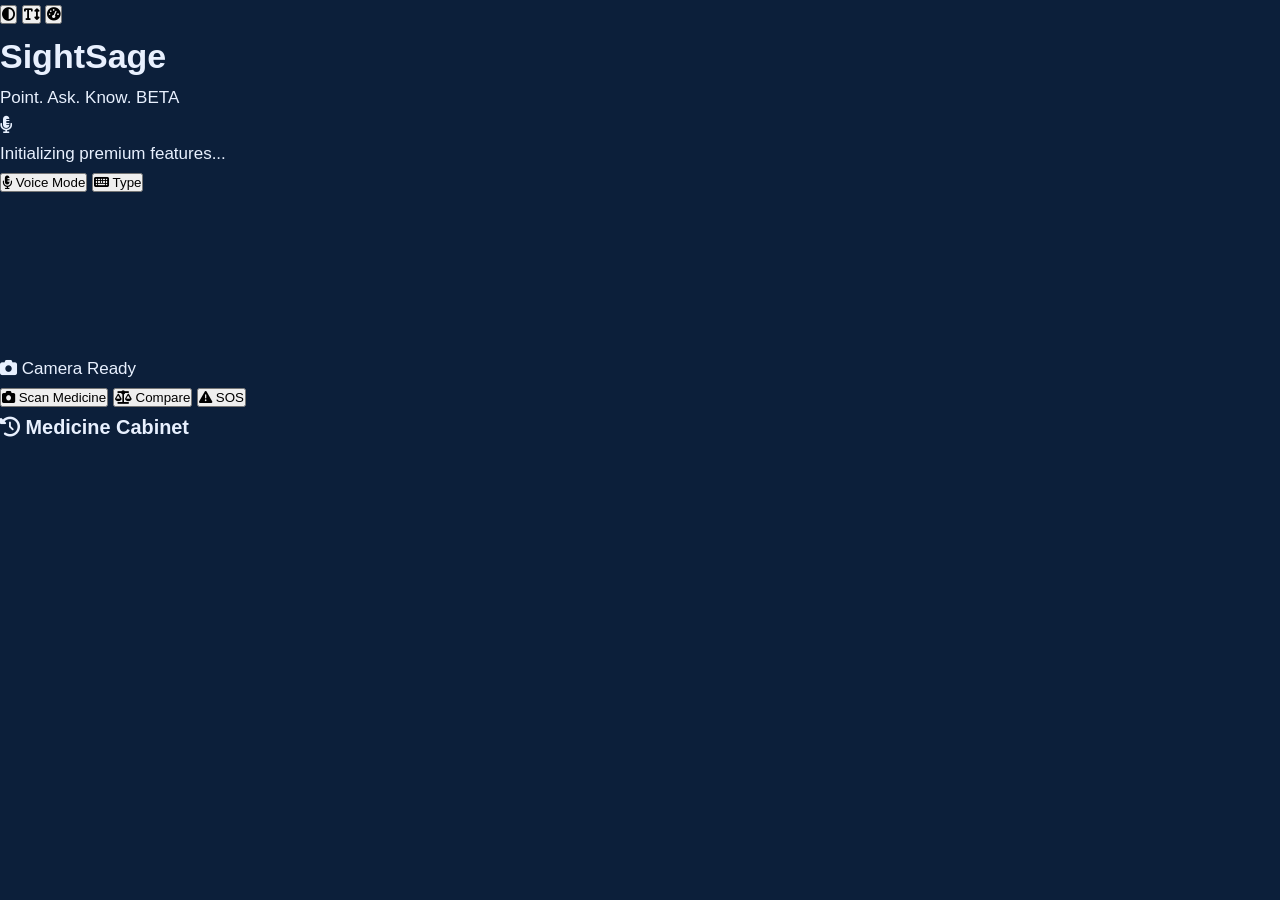
==== commit 0d83a24f: "changed back to original" ====
--- a/index.html
+++ b/index.html
@@ -2,530 +2,245 @@
 <html lang="en">
 <head>
     <meta charset="UTF-8">
-    <meta name="viewport" content="width=device-width, initial-scale=1.0">
-    <title>SightSage — Medicine Scanner</title>
+    <meta name="viewport" content="width=device-width, initial-scale=1.0, maximum-scale=1.0, user-scalable=yes">
+    <meta http-equiv="Content-Security-Policy" content="default-src * 'unsafe-inline' 'unsafe-eval'; media-src *; img-src * data:;">
+    
+    <!-- Primary Meta Tags -->
+    <title>SightSage - Premium AI-Powered Medicine Scanner</title>
+    <meta name="title" content="SightSage - AI Medicine Scanner for Visually Impaired">
+    <meta name="description" content=" revolutionary voice-first medicine scanner that helps visually impaired users identify medications, check expiry dates, and get critical warnings using AI.">
+    <meta name="keywords" content="medicine scanner, medication identifier, visually impaired, accessibility, AI healthcare">
+    <meta name="author" content="SightSage">
+    <meta name="theme-color" content="#6366f1">
+    
+    <!-- Open Graph / Facebook -->
+    <meta property="og:type" content="website">
+    <meta property="og:url" content="https://sightsage.app">
+    <meta property="og:title" content="SightSage - AI Medicine Scanner">
+    <meta property="og:description" content="Voice-first medicine scanner for the visually impaired">
+    <meta property="og:image" content="https://sightsage.app/og-image.jpg">
+
+    <!-- Twitter -->
+    <meta property="twitter:card" content="summary_large_image">
+    <meta property="twitter:url" content="https://sightsage.app">
+    <meta property="twitter:title" content="SightSage - AI Medicine Scanner">
+    <meta property="twitter:description" content="Voice-first medicine scanner for the visually impaired">
+    <meta property="twitter:image" content="https://sightsage.app/twitter-image.jpg">
+
+    <!-- Stylesheets & Fonts -->
+    <link rel="stylesheet" href="styles.css?v=3.0.0">
+    <link rel="manifest" href="manifest.json">
+    <link rel="apple-touch-icon" href="icons/icon-192x192.png">
+    
+    <!-- Preconnect for faster loading -->
     <link rel="preconnect" href="https://fonts.googleapis.com">
     <link rel="preconnect" href="https://fonts.gstatic.com" crossorigin>
-    <link href="https://fonts.googleapis.com/css2?family=Lora:wght@500;600;700&family=Hind:wght@400;500;600;700&display=swap" rel="stylesheet">
-    <link rel="stylesheet" href="styles.css">
-    <link rel="manifest" href="manifest.json">
-    <meta name="apple-mobile-web-app-capable" content="yes">
-    <meta name="theme-color" content="#0f2744">
+    <link href="https://fonts.googleapis.com/css2?family=Inter:wght@300;400;500;600;700;800&family=Space+Grotesk:wght@300;400;500;600;700&display=swap" rel="stylesheet">
+    
+    <!-- Font Awesome for icons -->
+    <link rel="stylesheet" href="https://cdnjs.cloudflare.com/ajax/libs/font-awesome/6.4.0/css/all.min.css">
 </head>
 <body>
-
-<!-- BACKGROUND CANVAS -->
-<canvas id="bgCanvas" aria-hidden="true"></canvas>
-
-<!-- FLOATING MEDICAL CROSS PARTICLES -->
-<div class="particle-layer" aria-hidden="true">
-    <span class="particle p1">✚</span>
-    <span class="particle p2">✚</span>
-    <span class="particle p3">○</span>
-    <span class="particle p4">✚</span>
-    <span class="particle p5">○</span>
-    <span class="particle p6">✚</span>
-    <span class="particle p7">○</span>
-    <span class="particle p8">✚</span>
-</div>
-
-<!-- DECORATIVE RANGOLI CORNERS (subtle, medical tones) -->
-<div class="deco-layer" aria-hidden="true">
-    <!-- Top left: caduceus-inspired circle motif -->
-    <svg class="deco deco-tl" viewBox="0 0 180 180">
-        <g transform="translate(0,0)" opacity="0.18">
-            <circle cx="0" cy="0" r="160" fill="none" stroke="currentColor" stroke-width="1" stroke-dasharray="6 8"/>
-            <circle cx="0" cy="0" r="120" fill="none" stroke="currentColor" stroke-width="1.2" stroke-dasharray="3 6"/>
-            <circle cx="0" cy="0" r="80" fill="none" stroke="currentColor" stroke-width="1"/>
-            <!-- Petal ring -->
-            <ellipse rx="8" ry="20" fill="currentColor" fill-opacity="0.4" transform="rotate(0) translate(0,-55)"/>
-            <ellipse rx="8" ry="20" fill="currentColor" fill-opacity="0.4" transform="rotate(45) translate(0,-55)"/>
-            <ellipse rx="8" ry="20" fill="currentColor" fill-opacity="0.4" transform="rotate(90) translate(0,-55)"/>
-            <ellipse rx="8" ry="20" fill="currentColor" fill-opacity="0.4" transform="rotate(135) translate(0,-55)"/>
-            <ellipse rx="8" ry="20" fill="currentColor" fill-opacity="0.4" transform="rotate(180) translate(0,-55)"/>
-            <ellipse rx="8" ry="20" fill="currentColor" fill-opacity="0.4" transform="rotate(225) translate(0,-55)"/>
-            <ellipse rx="8" ry="20" fill="currentColor" fill-opacity="0.4" transform="rotate(270) translate(0,-55)"/>
-            <ellipse rx="8" ry="20" fill="currentColor" fill-opacity="0.4" transform="rotate(315) translate(0,-55)"/>
-        </g>
-    </svg>
-
-    <!-- Bottom right: matching motif -->
-    <svg class="deco deco-br" viewBox="0 0 180 180">
-        <g transform="translate(180,180)" opacity="0.14">
-            <circle cx="0" cy="0" r="160" fill="none" stroke="currentColor" stroke-width="1" stroke-dasharray="5 9"/>
-            <circle cx="0" cy="0" r="115" fill="none" stroke="currentColor" stroke-width="1.2"/>
-            <circle cx="0" cy="0" r="72" fill="none" stroke="currentColor" stroke-width="1"/>
-            <ellipse rx="7" ry="18" fill="currentColor" fill-opacity="0.35" transform="rotate(0) translate(0,-48)"/>
-            <ellipse rx="7" ry="18" fill="currentColor" fill-opacity="0.35" transform="rotate(60) translate(0,-48)"/>
-            <ellipse rx="7" ry="18" fill="currentColor" fill-opacity="0.35" transform="rotate(120) translate(0,-48)"/>
-            <ellipse rx="7" ry="18" fill="currentColor" fill-opacity="0.35" transform="rotate(180) translate(0,-48)"/>
-            <ellipse rx="7" ry="18" fill="currentColor" fill-opacity="0.35" transform="rotate(240) translate(0,-48)"/>
-            <ellipse rx="7" ry="18" fill="currentColor" fill-opacity="0.35" transform="rotate(300) translate(0,-48)"/>
-        </g>
-    </svg>
-
-    <!-- Side border lines -->
-    <div class="border-left">
-        <div class="bl-dot" style="top:10%"></div>
-        <div class="bl-dot" style="top:25%"></div>
-        <div class="bl-dot" style="top:40%"></div>
-        <div class="bl-dot" style="top:55%"></div>
-        <div class="bl-dot" style="top:70%"></div>
-        <div class="bl-dot" style="top:85%"></div>
+    <!-- PREMIUM THEME TOGGLE WITH TOOLTIPS -->
+    <div class="theme-toggle">
+        <button id="highContrastToggle" class="theme-btn" aria-label="Toggle high contrast" title="High Contrast Mode">
+            <i class="fas fa-adjust"></i>
+        </button>
+        <button id="textSizeToggle" class="theme-btn" aria-label="Increase text size" title="Large Text">
+            <i class="fas fa-text-height"></i>
+        </button>
+        <button id="voiceSpeedToggle" class="theme-btn" aria-label="Adjust voice speed" title="Voice Speed">
+            <i class="fas fa-tachometer-alt"></i>
+        </button>
     </div>
-    <div class="border-right">
-        <div class="br-dot" style="top:15%"></div>
-        <div class="br-dot" style="top:30%"></div>
-        <div class="br-dot" style="top:45%"></div>
-        <div class="br-dot" style="top:60%"></div>
-        <div class="br-dot" style="top:75%"></div>
-        <div class="br-dot" style="top:90%"></div>
+
+    <!-- MAIN APP CONTAINER -->
+    <div class="app-container">
+        <!-- STUNNING HEADER WITH ANIMATED GRADIENT -->
+        <header class="glass-card header-glass">
+            <div class="header-content">
+                <h1 class="gradient-text animate-gradient">SightSage</h1>
+                <p class="subtitle">Point. Ask. Know. <span class="badge">BETA</span></p>
+            </div>
+            <div class="header-decoration">
+                <div class="circle circle-1"></div>
+                <div class="circle circle-2"></div>
+                <div class="circle circle-3"></div>
+            </div>
+        </header>
+
+        <!-- VOICE SECTION WITH GLASSMORPHISM -->
+        <section class="voice-section glass-card">
+            <div class="voice-status" id="voiceStatus">
+                <div class="status-icon">
+                    <i class="fas fa-microphone-alt pulse-animation"></i>
+                </div>
+                <div class="status-text">Initializing premium features...</div>
+            </div>
+            
+            <div class="voice-controls">
+                <button id="voiceButton" class="btn btn-primary btn-icon">
+                    <i class="fas fa-microphone-alt"></i>
+                    <span>Voice Mode</span>
+                </button>
+                <button id="textInputButton" class="btn btn-secondary btn-icon">
+                    <i class="fas fa-keyboard"></i>
+                    <span>Type</span>
+                </button>
+            </div>
+
+            <!-- Text Input Area with Animation -->
+            <div id="textInputArea" class="text-input-area hidden">
+                <div class="input-group">
+                    <input type="text" id="textQuestion" placeholder="Type your question... (e.g., 'what is this medicine?')">
+                    <button id="submitText" class="btn btn-primary btn-icon">
+                        <i class="fas fa-paper-plane"></i>
+                        <span>Ask</span>
+                    </button>
+                </div>
+            </div>
+        </section>
+
+        <!-- CAMERA SECTION WITH PREMIUM DESIGN -->
+        <section class="camera-section glass-card">
+            <div class="camera-container">
+                <video id="camera" autoplay playsinline></video>
+                <canvas id="captureCanvas" style="display: none;"></canvas>
+                
+                <!-- Camera Overlay with Grid -->
+                <div class="camera-overlay">
+                    <div class="scanning-line"></div>
+                    <div class="grid-overlay"></div>
+                </div>
+                
+                <!-- Camera Status Badge -->
+                <div class="camera-badge" id="cameraBadge">
+                    <i class="fas fa-camera"></i>
+                    <span>Camera Ready</span>
+                </div>
+            </div>
+
+            <div class="camera-controls">
+                <button id="scanButton" class="btn btn-primary btn-icon btn-large">
+                    <i class="fas fa-camera"></i>
+                    <span>Scan Medicine</span>
+                </button>
+                <button id="compareButton" class="btn btn-secondary btn-icon">
+                    <i class="fas fa-balance-scale"></i>
+                    <span>Compare</span>
+                </button>
+                <button id="sosButton" class="btn btn-sos btn-icon">
+                    <i class="fas fa-exclamation-triangle"></i>
+                    <span>SOS</span>
+                </button>
+            </div>
+        </section>
+
+        <!-- RESULTS CARD WITH PREMIUM DESIGN -->
+        <section id="results" class="results-card glass-card hidden">
+            <div class="results-header">
+                <h3><i class="fas fa-flask"></i> Scan Results</h3>
+                <span class="badge success">AI Analyzed</span>
+            </div>
+            <div id="scanResults" class="results-content"></div>
+            <button id="readAloudButton" class="btn btn-secondary btn-icon btn-full">
+                <i class="fas fa-volume-up"></i>
+                <span>Read Aloud</span>
+            </button>
+        </section>
+
+        <!-- COMPARISON MODE WITH MODERN DESIGN -->
+        <section id="comparisonMode" class="comparison-section glass-card hidden">
+            <h3 class="section-title"><i class="fas fa-balance-scale"></i> Compare Medicines</h3>
+            
+            <div class="comparison-container">
+                <div class="medicine-slot" id="slot1">
+                    <div class="slot-header">
+                        <i class="fas fa-pill"></i>
+                        <p id="medicine1Name">Medicine 1</p>
+                    </div>
+                    <button id="captureForCompare1" class="btn btn-small btn-icon">
+                        <i class="fas fa-camera"></i>
+                        <span>Scan First</span>
+                    </button>
+                    <div class="slot-decoration"></div>
+                </div>
+
+                <div class="vs-badge">
+                    <span>VS</span>
+                </div>
+
+                <div class="medicine-slot" id="slot2">
+                    <div class="slot-header">
+                        <i class="fas fa-pill"></i>
+                        <p id="medicine2Name">Medicine 2</p>
+                    </div>
+                    <button id="captureForCompare2" class="btn btn-small btn-icon">
+                        <i class="fas fa-camera"></i>
+                        <span>Scan Second</span>
+                    </button>
+                    <div class="slot-decoration"></div>
+                </div>
+            </div>
+
+            <button id="performComparison" class="btn btn-primary btn-icon btn-full">
+                <i class="fas fa-exchange-alt"></i>
+                <span>Compare Now</span>
+            </button>
+
+            <div id="comparisonResults" class="comparison-results"></div>
+        </section>
+
+        <!-- EMERGENCY OVERLAY WITH DRAMATIC DESIGN -->
+        <div id="emergencyOverlay" class="emergency-overlay hidden">
+            <div class="emergency-content glass-card">
+                <div class="emergency-icon">
+                    <i class="fas fa-exclamation-triangle pulse-emergency"></i>
+                </div>
+                <h2>🚨 EMERGENCY ALERT 🚨</h2>
+                <div id="emergencyDetails" class="emergency-details"></div>
+                <div class="emergency-actions">
+                    <button id="dismissEmergency" class="btn btn-primary btn-icon">
+                        <i class="fas fa-check"></i>
+                        <span>I Understand</span>
+                    </button>
+                    <button class="btn btn-secondary btn-icon" onclick="window.location.href='tel:911'">
+                        <i class="fas fa-phone-alt"></i>
+                        <span>Call Emergency</span>
+                    </button>
+                </div>
+            </div>
+        </div>
+
+        <!-- MEDICINE CABINET WITH GRID DESIGN -->
+        <section class="history-section glass-card">
+            <h3 class="section-title"><i class="fas fa-history"></i> Medicine Cabinet</h3>
+            <div id="medicineCabinet" class="cabinet-grid">
+                <!-- Items will be populated here -->
+            </div>
+        </section>
+
+        <!-- SOS WARNING TOAST -->
+        <div id="sosWarning" class="sos-toast hidden">
+            <i class="fas fa-exclamation-circle"></i>
+            <span>Triple tap detected! SOS ready</span>
+        </div>
+
+        <!-- PROGRESS BAR FOR SCANNING -->
+        <div id="scanProgress" class="progress-bar hidden">
+            <div class="progress-fill"></div>
+        </div>
     </div>
-</div>
-
-<!-- ACCESSIBILITY BAR -->
-<div class="a11y-bar" role="toolbar" aria-label="Accessibility options">
-    <button id="highContrastToggle" class="a11y-btn" title="High Contrast">◐</button>
-    <button id="textSizeToggle" class="a11y-btn" title="Larger Text">A+</button>
-    <button id="voiceSpeedToggle" class="a11y-btn" title="Voice Speed">♪</button>
-</div>
-
-<!-- PAGE -->
-<div class="page">
-
-    <!-- ═══ HEADER ═══ -->
-    <header class="site-header">
-        <div class="header-inner">
-
-            <!-- Logo area -->
-            <div class="logo-area">
-                <div class="logo-badge">
-                    <div class="logo-ring"></div>
-                    <div class="logo-cross">✚</div>
-                </div>
-                <div class="logo-text">
-                    <span class="logo-name">SightSage</span>
-                    <span class="logo-tagline">Medicine Safety Assistant</span>
-                </div>
-                <div class="logo-version">v2.0</div>
-            </div>
-
-            <!-- Status strip -->
-            <div class="status-strip" id="voiceStatus" role="status" aria-live="polite">
-                <span class="status-dot" aria-hidden="true"></span>
-                <span class="status-msg">Ready — tap <strong>Scan Medicine</strong> to begin</span>
-            </div>
-
-        </div>
-
-        <!-- Hero tagline band -->
-        <div class="hero-band">
-            <div class="hero-band-left">
-                <h1 class="hero-heading">Your Trusted<br><span class="heading-accent">Medicine Companion</span></h1>
-                <p class="hero-desc">Point your camera at any medicine — SightSage reads the label, checks the expiry, and warns you about interactions. Designed for ease, built for safety.</p>
-
-                <div class="hero-btns">
-                    <button id="voiceButton" class="hbtn hbtn-primary">
-                        <span class="hbtn-icon">🎙</span>
-                        <span>Voice Command</span>
-                    </button>
-                    <button id="textInputButton" class="hbtn hbtn-ghost">
-                        <span class="hbtn-icon">⌨</span>
-                        <span>Type Question</span>
-                    </button>
-                </div>
-
-                <div id="textInputArea" class="text-panel hidden">
-                    <input id="textQuestion" type="text" class="text-field" placeholder="e.g. Can I take this with my blood pressure medicine?">
-                    <button id="submitText" class="text-submit">Ask →</button>
-                </div>
-            </div>
-
-            <div class="hero-band-right">
-                <!-- Illustrated "trust" emblem -->
-                <div class="trust-emblem">
-                    <div class="te-outer-ring"></div>
-                    <div class="te-mid-ring"></div>
-                    <div class="te-inner"></div>
-                    <div class="te-pulse"></div>
-                    <!-- Orbiting medicine icons -->
-                    <div class="te-orbit">
-                        <span class="to-item ti1">💊</span>
-                        <span class="to-item ti2">🩺</span>
-                        <span class="to-item ti3">🧬</span>
-                        <span class="to-item ti4">💉</span>
-                    </div>
-                    <div class="te-center">
-                        <span class="te-icon">👁</span>
-                        <span class="te-label">Safe</span>
-                    </div>
-                    <!-- Rangoli dots -->
-                    <div class="te-dots">
-                        <span></span><span></span><span></span><span></span>
-                        <span></span><span></span><span></span><span></span>
-                    </div>
-                </div>
-            </div>
-        </div>
-
-        <!-- Stats band -->
-        <div class="stats-band">
-            <div class="stat-item">
-                <span class="stat-icon">📸</span>
-                <span class="stat-label">Instant Scan</span>
-            </div>
-            <div class="stat-sep" aria-hidden="true">◆</div>
-            <div class="stat-item">
-                <span class="stat-icon">🔔</span>
-                <span class="stat-label">Expiry Alerts</span>
-            </div>
-            <div class="stat-sep" aria-hidden="true">◆</div>
-            <div class="stat-item">
-                <span class="stat-icon">⚠️</span>
-                <span class="stat-label">Interaction Check</span>
-            </div>
-            <div class="stat-sep" aria-hidden="true">◆</div>
-            <div class="stat-item">
-                <span class="stat-icon">🔊</span>
-                <span class="stat-label">Voice Readout</span>
-            </div>
-            <div class="stat-sep" aria-hidden="true">◆</div>
-            <div class="stat-item">
-                <span class="stat-icon">🆘</span>
-                <span class="stat-label">SOS Emergency</span>
-            </div>
-        </div>
-    </header>
-
-    <!-- ═══ DIVIDER ═══ -->
-    <div class="section-divider" aria-hidden="true">
-        <div class="sd-line"></div>
-        <div class="sd-center">
-            <span>○ ◆ ○ ◆ ○ ◆ ○</span>
-        </div>
-        <div class="sd-line"></div>
+
+    <!-- LOADING OVERLAY -->
+    <div id="loadingOverlay" class="loading-overlay hidden">
+        <div class="spinner">
+            <div class="double-bounce1"></div>
+            <div class="double-bounce2"></div>
+        </div>
+        <p>Analyzing medicine...</p>
     </div>
 
-    <!-- ═══ MAIN GRID ═══ -->
-    <main class="main-grid" role="main">
-
-        <!-- LEFT COLUMN: CAMERA -->
-        <section class="grid-col col-camera" aria-label="Medicine scanner">
-
-            <div class="col-heading">
-                <div class="ch-icon">📸</div>
-                <div>
-                    <h2 class="ch-title">Scan Medicine</h2>
-                    <p class="ch-sub">Point camera at label or packaging</p>
-                </div>
-            </div>
-
-            <!-- Camera frame -->
-            <div class="cam-frame" id="cameraFrame">
-                <video id="camera" class="cam-video" autoplay playsinline muted aria-label="Camera preview"></video>
-                <canvas id="captureCanvas" style="display:none;" aria-hidden="true"></canvas>
-
-                <!-- Medical cross corners -->
-                <div class="mc-corner mc-tl" aria-hidden="true">
-                    <span class="mcc-bar mcc-h"></span>
-                    <span class="mcc-bar mcc-v"></span>
-                </div>
-                <div class="mc-corner mc-tr" aria-hidden="true">
-                    <span class="mcc-bar mcc-h"></span>
-                    <span class="mcc-bar mcc-v"></span>
-                </div>
-                <div class="mc-corner mc-bl" aria-hidden="true">
-                    <span class="mcc-bar mcc-h"></span>
-                    <span class="mcc-bar mcc-v"></span>
-                </div>
-                <div class="mc-corner mc-br" aria-hidden="true">
-                    <span class="mcc-bar mcc-h"></span>
-                    <span class="mcc-bar mcc-v"></span>
-                </div>
-
-                <!-- Idle state -->
-                <div class="cam-idle" id="cameraIdle" aria-hidden="true">
-                    <div class="ci-ring"></div>
-                    <div class="ci-icon">📷</div>
-                    <p class="ci-text">Position medicine label<br>within the frame</p>
-                </div>
-
-                <!-- Scan beam -->
-                <div class="scan-beam" id="scanBeam"></div>
-            </div>
-
-            <!-- Action buttons -->
-            <div class="action-row">
-                <button id="scanButton" class="act-btn act-primary" aria-label="Scan medicine">
-                    <span class="act-icon">📸</span>
-                    <div class="act-text">
-                        <span class="act-main">Scan Medicine</span>
-                        <span class="act-hint">Point &amp; capture</span>
-                    </div>
-                </button>
-                <button id="compareButton" class="act-btn act-secondary" aria-label="Compare medicines">
-                    <span class="act-icon">⚖</span>
-                    <div class="act-text">
-                        <span class="act-main">Compare</span>
-                        <span class="act-hint">Check interactions</span>
-                    </div>
-                </button>
-                <button id="sosButton" class="act-btn act-sos" aria-label="SOS Emergency">
-                    <span class="act-icon">🆘</span>
-                    <div class="act-text">
-                        <span class="act-main">SOS</span>
-                        <span class="act-hint">Emergency info</span>
-                    </div>
-                </button>
-            </div>
-
-            <!-- Results -->
-            <div id="results" class="results-panel hidden" aria-live="polite">
-                <div class="rp-head">
-                    <div class="rp-title-row">
-                        <span class="rp-icon">📋</span>
-                        <h3>Analysis Results</h3>
-                    </div>
-                    <button id="readAloudButton" class="speak-btn" aria-label="Read results aloud">
-                        🔊 Read Aloud
-                    </button>
-                </div>
-                <div id="scanResults" class="rp-body"></div>
-            </div>
-
-        </section>
-
-        <!-- RIGHT COLUMN -->
-        <section class="grid-col col-info" aria-label="Information panels">
-
-            <!-- Compare card -->
-            <div id="comparisonMode" class="info-card cmp-card hidden">
-                <div class="ic-head">
-                    <span class="ic-icon">⚖</span>
-                    <div>
-                        <h3>Compare Medicines</h3>
-                        <p class="ic-sub">Check for dangerous interactions</p>
-                    </div>
-                </div>
-                <div class="cmp-grid">
-                    <div class="cmp-slot">
-                        <div class="cmp-num">1</div>
-                        <p id="medicine1Name" class="cmp-name">Medicine A</p>
-                        <button id="captureForCompare1" class="cmp-scan-btn">📸 Scan First</button>
-                    </div>
-                    <div class="cmp-vs">VS</div>
-                    <div class="cmp-slot">
-                        <div class="cmp-num">2</div>
-                        <p id="medicine2Name" class="cmp-name">Medicine B</p>
-                        <button id="captureForCompare2" class="cmp-scan-btn">📸 Scan Second</button>
-                    </div>
-                </div>
-                <button id="performComparison" class="cmp-go-btn">Compare Now →</button>
-                <div id="comparisonResults" class="cmp-results hidden"></div>
-            </div>
-
-            <!-- Medicine Cabinet -->
-            <div class="info-card cabinet-card">
-                <div class="ic-head">
-                    <span class="ic-icon">🗄</span>
-                    <div>
-                        <h3>Medicine Cabinet</h3>
-                        <p class="ic-sub">Your recently scanned medicines</p>
-                    </div>
-                    <span class="cabinet-badge" id="cabinetCount" aria-label="Count">0</span>
-                </div>
-                <div id="medicineCabinet" class="cab-list" aria-live="polite">
-                    <div class="cab-empty">
-                        <div class="ce-graphic" aria-hidden="true">
-                            <div class="ce-ring"></div>
-                            <span class="ce-icon">💊</span>
-                        </div>
-                        <p>No medicines scanned yet.</p>
-                        <p class="ce-hint">Scan a medicine to add it here.</p>
-                    </div>
-                </div>
-            </div>
-
-            <!-- How to use card -->
-            <div class="info-card howto-card">
-                <div class="ic-head">
-                    <span class="ic-icon">💡</span>
-                    <div>
-                        <h3>How to Use</h3>
-                        <p class="ic-sub">Simple steps for best results</p>
-                    </div>
-                </div>
-                <div class="steps-list">
-                    <div class="step">
-                        <div class="step-num">1</div>
-                        <div class="step-text">Hold medicine <strong>15–20 cm</strong> from camera in good light</div>
-                    </div>
-                    <div class="step">
-                        <div class="step-num">2</div>
-                        <div class="step-text">Tap <strong>Scan Medicine</strong> and wait for the AI analysis</div>
-                    </div>
-                    <div class="step">
-                        <div class="step-num">3</div>
-                        <div class="step-text">Tap <strong>Read Aloud</strong> to hear the results spoken clearly</div>
-                    </div>
-                    <div class="step">
-                        <div class="step-num">4</div>
-                        <div class="step-text">Use <strong>Compare</strong> before taking two medicines together</div>
-                    </div>
-                    <div class="step">
-                        <div class="step-num">5</div>
-                        <div class="step-text">Triple-tap anywhere to activate <strong>SOS emergency mode</strong></div>
-                    </div>
-                </div>
-            </div>
-
-            <!-- Safety reminder card -->
-            <div class="info-card safety-card">
-                <div class="ic-head">
-                    <span class="ic-icon">🏥</span>
-                    <div>
-                        <h3>Safety Reminder</h3>
-                    </div>
-                </div>
-                <p class="safety-text">
-                    SightSage provides AI-assisted information to support — not replace — your doctor's advice. Always consult your physician before changing your medication.
-                </p>
-                <div class="safety-icons" aria-hidden="true">
-                    <span>💊</span><span>🩺</span><span>❤️</span><span>🧬</span>
-                </div>
-            </div>
-
-        </section>
-    </main>
-
-    <!-- FOOTER -->
-    <footer class="site-footer" aria-hidden="true">
-        <div class="sf-pattern">
-            <span>◆</span><span>○</span><span>◆</span><span>○</span><span>◆</span>
-            <span>○</span><span>◆</span><span>○</span><span>◆</span><span>○</span>
-            <span>◆</span><span>○</span><span>◆</span><span>○</span><span>◆</span>
-            <span>○</span><span>◆</span><span>○</span><span>◆</span><span>○</span>
-        </div>
-    </footer>
-
-</div>
-
-<!-- EMERGENCY OVERLAY -->
-<div id="emergencyOverlay" class="em-overlay hidden" role="alertdialog" aria-modal="true" aria-label="Emergency information">
-    <div class="em-bg-ring" aria-hidden="true"></div>
-    <div class="em-box">
-        <div class="em-head">
-            <span class="em-icon-big">🚨</span>
-            <h2>EMERGENCY INFO</h2>
-        </div>
-        <div id="emergencyDetails" class="em-body"></div>
-        <button id="dismissEmergency" class="em-close">Dismiss</button>
-    </div>
-</div>
-
-<!-- SOS TOAST -->
-<div id="sosWarning" class="sos-toast hidden" role="alert" aria-live="assertive">
-    ⚠️ Triple-tap detected — SOS activating…
-</div>
-
-<!-- FLOATING ACTIONS -->
-<div class="fab-wrap">
-    <button class="fab fab-cmp" onclick="window.app?.toggleComparisonMode()" title="Compare Medicines">⚖</button>
-    <button class="fab fab-sos" onclick="window.app?.handleSOS()" title="SOS Emergency">🆘</button>
-</div>
-
-<script src="app.js"></script>
-
-<!-- ANIMATED BACKGROUND -->
-<script>
-(function(){
-    const cv = document.getElementById('bgCanvas');
-    const ctx = cv.getContext('2d');
-    let W, H, t = 0, rings = [];
-
-    function resize(){
-        W = cv.width  = window.innerWidth;
-        H = cv.height = window.innerHeight;
-        rings = [];
-        // Create a few expanding ring origins — subtle, medical heartbeat feel
-        for(let i=0; i<4; i++){
-            rings.push({
-                x: Math.random()*W,
-                y: Math.random()*H,
-                r: Math.random()*200,
-                maxR: 300 + Math.random()*200,
-                speed: 0.4 + Math.random()*0.4,
-                alpha: 0
-            });
-        }
-    }
-    resize();
-    window.addEventListener('resize', resize);
-
-    // Dot grid
-    let dots = [];
-    function initDots(){
-        dots = [];
-        const sp = 55;
-        for(let x=sp/2; x<W; x+=sp)
-            for(let y=sp/2; y<H; y+=sp)
-                dots.push({x, y, phase: Math.random()*Math.PI*2});
-    }
-    initDots();
-    window.addEventListener('resize', initDots);
-
-    function draw(){
-        ctx.clearRect(0,0,W,H);
-        t += 0.005;
-
-        // Subtle dot grid — like graph paper, medical aesthetic
-        for(const d of dots){
-            const wave = Math.sin(t*0.8 + d.phase + d.x*0.006 + d.y*0.005);
-            const a = 0.04 + (wave+1)*0.03;
-            const r = Math.max(0.3, 1.1 + wave*0.8);
-            ctx.beginPath();
-            ctx.arc(d.x, d.y, r, 0, Math.PI*2);
-            ctx.fillStyle = `rgba(100,160,220,${a})`;
-            ctx.fill();
-        }
-
-        // Horizontal pulse lines — like an ECG/heartbeat visualization
-        for(let i=0; i<3; i++){
-            const y = H * (0.25 + i*0.25);
-            const phase = t*0.6 + i*2.1;
-            ctx.beginPath();
-            for(let x=0; x<=W; x+=4){
-                const wave = Math.sin((x/W)*Math.PI*8 + phase) * 6
-                           + Math.sin((x/W)*Math.PI*20 + phase*1.3) * 2;
-                if(x===0) ctx.moveTo(x, y+wave);
-                else ctx.lineTo(x, y+wave);
-            }
-            ctx.strokeStyle = `rgba(80,140,210,0.055)`;
-            ctx.lineWidth = 1;
-            ctx.stroke();
-        }
-
-        // Expanding rings (pulse / heartbeat feel)
-        for(const ring of rings){
-            ring.r += ring.speed;
-            ring.alpha = Math.max(0, 0.06 * (1 - ring.r / ring.maxR));
-            if(ring.r > ring.maxR){
-                ring.r = 0;
-                ring.x = Math.random()*W;
-                ring.y = Math.random()*H;
-                ring.maxR = 300 + Math.random()*200;
-            }
-            ctx.beginPath();
-            ctx.arc(ring.x, ring.y, ring.r, 0, Math.PI*2);
-            ctx.strokeStyle = `rgba(80,150,215,${ring.alpha})`;
-            ctx.lineWidth = 1.2;
-            ctx.stroke();
-        }
-
-        requestAnimationFrame(draw);
-    }
-    draw();
-})();
-</script>
+    <script src="app.js"></script>
 </body>
 </html>
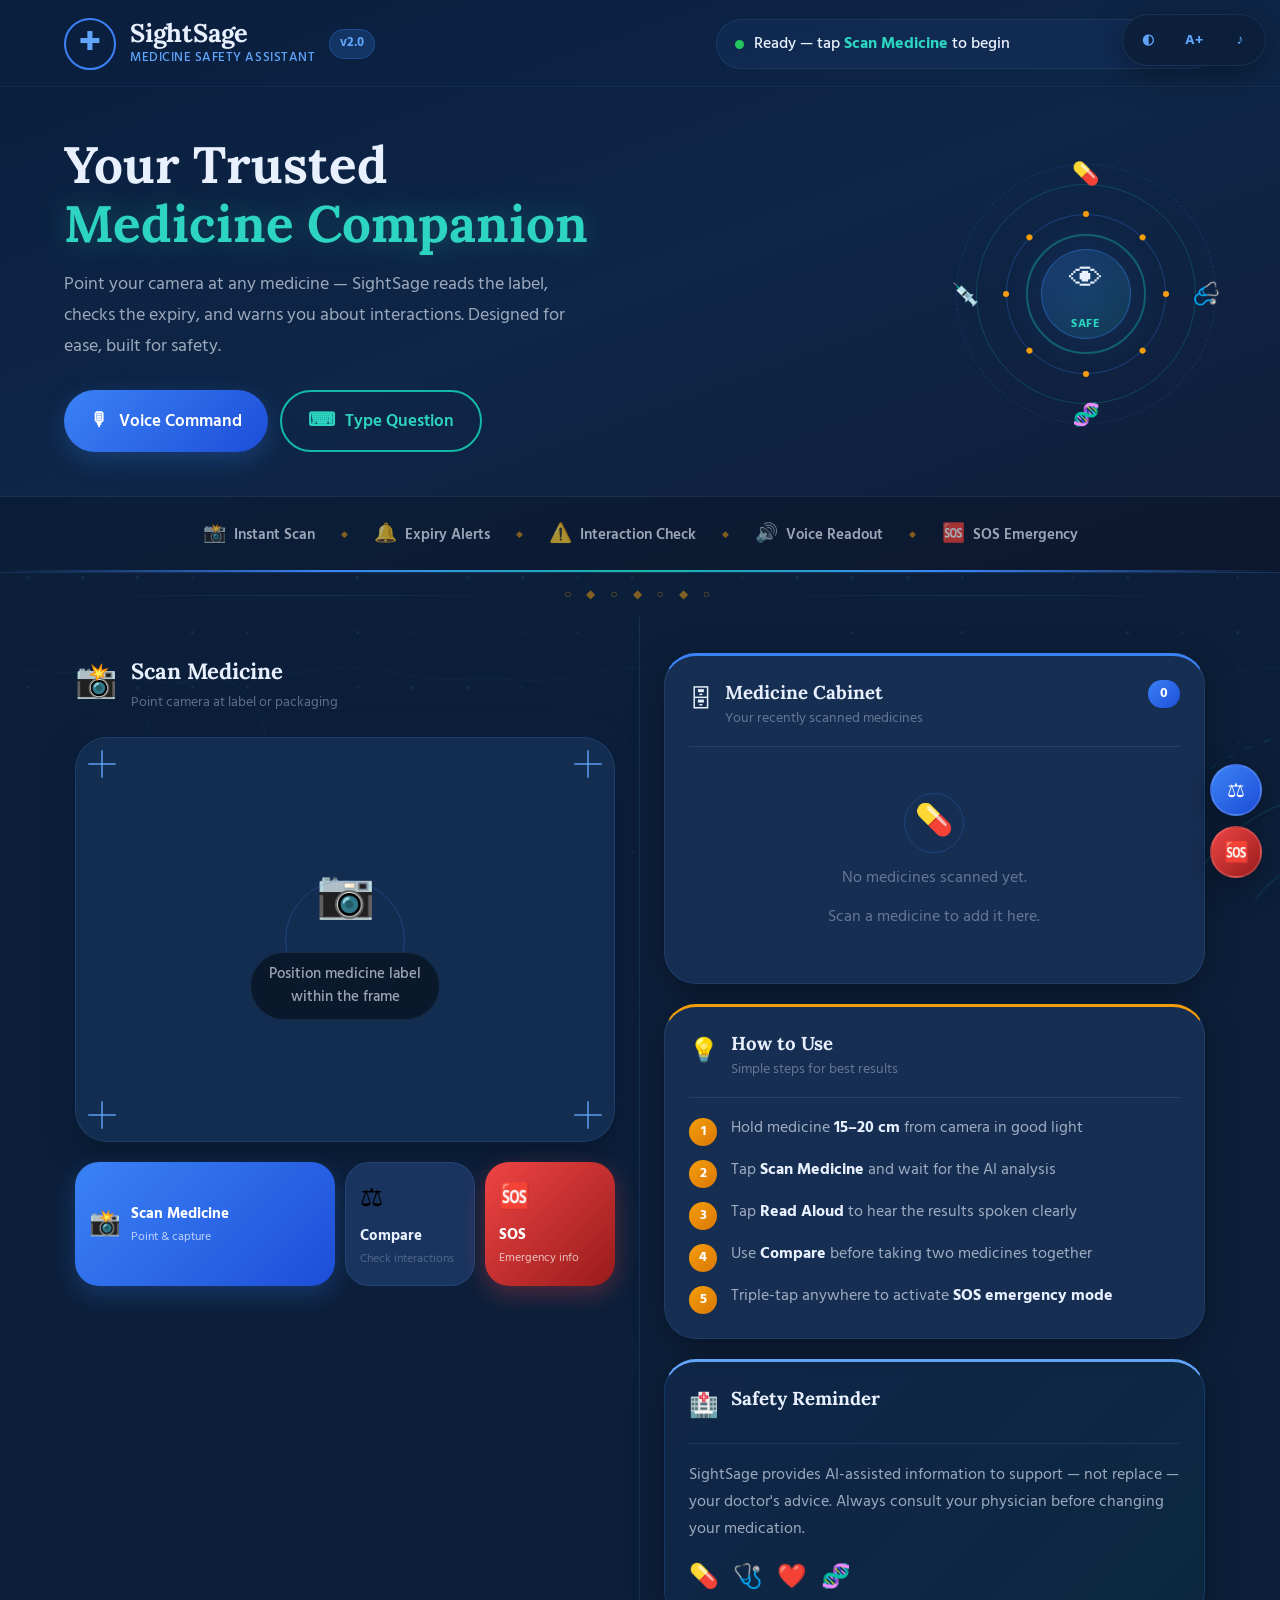
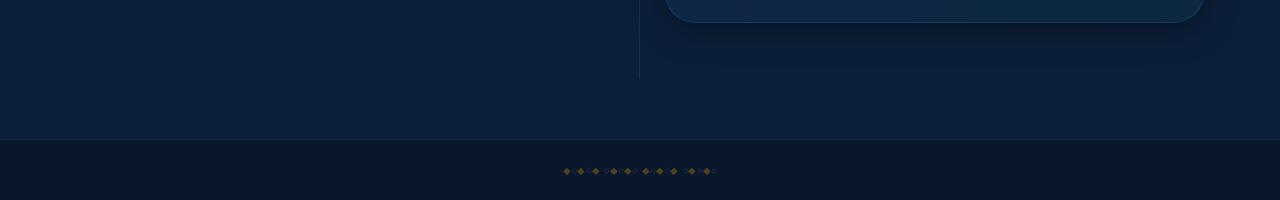
==== commit c062a6d3: "changed styles back to original" ====
--- a/index.html
+++ b/index.html
@@ -2,221 +2,198 @@
 <html lang="en">
 <head>
     <meta charset="UTF-8">
-    <meta name="viewport" content="width=device-width, initial-scale=1.0, maximum-scale=1.0, user-scalable=yes">
-    <meta http-equiv="Content-Security-Policy" content="default-src * 'unsafe-inline' 'unsafe-eval'; media-src *; img-src * data:;">
-    
-    <!-- Primary Meta Tags -->
-    <title>SightSage - Premium AI-Powered Medicine Scanner</title>
-    <meta name="title" content="SightSage - AI Medicine Scanner for Visually Impaired">
-    <meta name="description" content=" revolutionary voice-first medicine scanner that helps visually impaired users identify medications, check expiry dates, and get critical warnings using AI.">
-    <meta name="keywords" content="medicine scanner, medication identifier, visually impaired, accessibility, AI healthcare">
-    <meta name="author" content="SightSage">
-    <meta name="theme-color" content="#6366f1">
-    
-    <!-- Open Graph / Facebook -->
-    <meta property="og:type" content="website">
-    <meta property="og:url" content="https://sightsage.app">
-    <meta property="og:title" content="SightSage - AI Medicine Scanner">
-    <meta property="og:description" content="Voice-first medicine scanner for the visually impaired">
-    <meta property="og:image" content="https://sightsage.app/og-image.jpg">
-
-    <!-- Twitter -->
-    <meta property="twitter:card" content="summary_large_image">
-    <meta property="twitter:url" content="https://sightsage.app">
-    <meta property="twitter:title" content="SightSage - AI Medicine Scanner">
-    <meta property="twitter:description" content="Voice-first medicine scanner for the visually impaired">
-    <meta property="twitter:image" content="https://sightsage.app/twitter-image.jpg">
-
-    <!-- Stylesheets & Fonts -->
-    <link rel="stylesheet" href="styles.css?v=3.0.0">
-    <link rel="manifest" href="manifest.json">
-    <link rel="apple-touch-icon" href="icons/icon-192x192.png">
-    
-    <!-- Preconnect for faster loading -->
+    <meta name="viewport" content="width=device-width, initial-scale=1.0">
+    <title>SightSage — Medicine Scanner</title>
     <link rel="preconnect" href="https://fonts.googleapis.com">
     <link rel="preconnect" href="https://fonts.gstatic.com" crossorigin>
-    <link href="https://fonts.googleapis.com/css2?family=Inter:wght@300;400;500;600;700;800&family=Space+Grotesk:wght@300;400;500;600;700&display=swap" rel="stylesheet">
-    
-    <!-- Font Awesome for icons -->
-    <link rel="stylesheet" href="https://cdnjs.cloudflare.com/ajax/libs/font-awesome/6.4.0/css/all.min.css">
+    <link href="https://fonts.googleapis.com/css2?family=Lora:wght@500;600;700&family=Hind:wght@400;500;600;700&display=swap" rel="stylesheet">
+    <link rel="stylesheet" href="styles.css">
+    <link rel="manifest" href="manifest.json">
+    <meta name="apple-mobile-web-app-capable" content="yes">
+    <meta name="theme-color" content="#0f2744">
 </head>
 <body>
-    <!-- PREMIUM THEME TOGGLE WITH TOOLTIPS -->
-    <div class="theme-toggle">
-        <button id="highContrastToggle" class="theme-btn" aria-label="Toggle high contrast" title="High Contrast Mode">
-            <i class="fas fa-adjust"></i>
-        </button>
-        <button id="textSizeToggle" class="theme-btn" aria-label="Increase text size" title="Large Text">
-            <i class="fas fa-text-height"></i>
-        </button>
-        <button id="voiceSpeedToggle" class="theme-btn" aria-label="Adjust voice speed" title="Voice Speed">
-            <i class="fas fa-tachometer-alt"></i>
-        </button>
+
+<!-- BACKGROUND CANVAS -->
+<canvas id="bgCanvas" aria-hidden="true"></canvas>
+
+<!-- FLOATING MEDICAL CROSS PARTICLES -->
+<div class="particle-layer" aria-hidden="true">
+    <span class="particle p1">✚</span>
+    <span class="particle p2">✚</span>
+    <span class="particle p3">○</span>
+    <span class="particle p4">✚</span>
+    <span class="particle p5">○</span>
+    <span class="particle p6">✚</span>
+    <span class="particle p7">○</span>
+    <span class="particle p8">✚</span>
+</div>
+
+<!-- DECORATIVE RANGOLI CORNERS (subtle, medical tones) -->
+<div class="deco-layer" aria-hidden="true">
+    <!-- Top left: caduceus-inspired circle motif -->
+    <svg class="deco deco-tl" viewBox="0 0 180 180">
+        <g transform="translate(0,0)" opacity="0.18">
+            <circle cx="0" cy="0" r="160" fill="none" stroke="currentColor" stroke-width="1" stroke-dasharray="6 8"/>
+            <circle cx="0" cy="0" r="120" fill="none" stroke="currentColor" stroke-width="1.2" stroke-dasharray="3 6"/>
+            <circle cx="0" cy="0" r="80" fill="none" stroke="currentColor" stroke-width="1"/>
+            <!-- Petal ring -->
+            <ellipse rx="8" ry="20" fill="currentColor" fill-opacity="0.4" transform="rotate(0) translate(0,-55)"/>
+            <ellipse rx="8" ry="20" fill="currentColor" fill-opacity="0.4" transform="rotate(45) translate(0,-55)"/>
+            <ellipse rx="8" ry="20" fill="currentColor" fill-opacity="0.4" transform="rotate(90) translate(0,-55)"/>
+            <ellipse rx="8" ry="20" fill="currentColor" fill-opacity="0.4" transform="rotate(135) translate(0,-55)"/>
+            <ellipse rx="8" ry="20" fill="currentColor" fill-opacity="0.4" transform="rotate(180) translate(0,-55)"/>
+            <ellipse rx="8" ry="20" fill="currentColor" fill-opacity="0.4" transform="rotate(225) translate(0,-55)"/>
+            <ellipse rx="8" ry="20" fill="currentColor" fill-opacity="0.4" transform="rotate(270) translate(0,-55)"/>
+            <ellipse rx="8" ry="20" fill="currentColor" fill-opacity="0.4" transform="rotate(315) translate(0,-55)"/>
+        </g>
+    </svg>
+
+    <!-- Bottom right: matching motif -->
+    <svg class="deco deco-br" viewBox="0 0 180 180">
+        <g transform="translate(180,180)" opacity="0.14">
+            <circle cx="0" cy="0" r="160" fill="none" stroke="currentColor" stroke-width="1" stroke-dasharray="5 9"/>
+            <circle cx="0" cy="0" r="115" fill="none" stroke="currentColor" stroke-width="1.2"/>
+            <circle cx="0" cy="0" r="72" fill="none" stroke="currentColor" stroke-width="1"/>
+            <ellipse rx="7" ry="18" fill="currentColor" fill-opacity="0.35" transform="rotate(0) translate(0,-48)"/>
+            <ellipse rx="7" ry="18" fill="currentColor" fill-opacity="0.35" transform="rotate(60) translate(0,-48)"/>
+            <ellipse rx="7" ry="18" fill="currentColor" fill-opacity="0.35" transform="rotate(120) translate(0,-48)"/>
+            <ellipse rx="7" ry="18" fill="currentColor" fill-opacity="0.35" transform="rotate(180) translate(0,-48)"/>
+            <ellipse rx="7" ry="18" fill="currentColor" fill-opacity="0.35" transform="rotate(240) translate(0,-48)"/>
+            <ellipse rx="7" ry="18" fill="currentColor" fill-opacity="0.35" transform="rotate(300) translate(0,-48)"/>
+        </g>
+    </svg>
+
+    <!-- Side border lines -->
+    <div class="border-left">
+        <div class="bl-dot" style="top:10%"></div>
+        <div class="bl-dot" style="top:25%"></div>
+        <div class="bl-dot" style="top:40%"></div>
+        <div class="bl-dot" style="top:55%"></div>
+        <div class="bl-dot" style="top:70%"></div>
+        <div class="bl-dot" style="top:85%"></div>
     </div>
-
-    <!-- MAIN APP CONTAINER -->
-    <div class="app-container">
-        <!-- STUNNING HEADER WITH ANIMATED GRADIENT -->
-        <header class="glass-card header-glass">
-            <div class="header-content">
-                <h1 class="gradient-text animate-gradient">SightSage</h1>
-                <p class="subtitle">Point. Ask. Know. <span class="badge">BETA</span></p>
-            </div>
-            <div class="header-decoration">
-                <div class="circle circle-1"></div>
-                <div class="circle circle-2"></div>
-                <div class="circle circle-3"></div>
-            </div>
-        </header>
-
-        <!-- VOICE SECTION WITH GLASSMORPHISM -->
-        <section class="voice-section glass-card">
-            <div class="voice-status" id="voiceStatus">
-                <div class="status-icon">
-                    <i class="fas fa-microphone-alt pulse-animation"></i>
-                </div>
-                <div class="status-text">Initializing premium features...</div>
-            </div>
-            
-            <div class="voice-controls">
-                <button id="voiceButton" class="btn btn-primary btn-icon">
-                    <i class="fas fa-microphone-alt"></i>
-                    <span>Voice Mode</span>
-                </button>
-                <button id="textInputButton" class="btn btn-secondary btn-icon">
-                    <i class="fas fa-keyboard"></i>
-                    <span>Type</span>
-                </button>
-            </div>
-
-            <!-- Text Input Area with Animation -->
-            <div id="textInputArea" class="text-input-area hidden">
-                <div class="input-group">
-                    <input type="text" id="textQuestion" placeholder="Type your question... (e.g., 'what is this medicine?')">
-                    <button id="submitText" class="btn btn-primary btn-icon">
-                        <i class="fas fa-paper-plane"></i>
-                        <span>Ask</span>
+    <div class="border-right">
+        <div class="br-dot" style="top:15%"></div>
+        <div class="br-dot" style="top:30%"></div>
+        <div class="br-dot" style="top:45%"></div>
+        <div class="br-dot" style="top:60%"></div>
+        <div class="br-dot" style="top:75%"></div>
+        <div class="br-dot" style="top:90%"></div>
+    </div>
+</div>
+
+<!-- ACCESSIBILITY BAR -->
+<div class="a11y-bar" role="toolbar" aria-label="Accessibility options">
+    <button id="highContrastToggle" class="a11y-btn" title="High Contrast">◐</button>
+    <button id="textSizeToggle" class="a11y-btn" title="Larger Text">A+</button>
+    <button id="voiceSpeedToggle" class="a11y-btn" title="Voice Speed">♪</button>
+</div>
+
+<!-- PAGE -->
+<div class="page">
+
+    <!-- ═══ HEADER ═══ -->
+    <header class="site-header">
+        <div class="header-inner">
+
+            <!-- Logo area -->
+            <div class="logo-area">
+                <div class="logo-badge">
+                    <div class="logo-ring"></div>
+                    <div class="logo-cross">✚</div>
+                </div>
+                <div class="logo-text">
+                    <span class="logo-name">SightSage</span>
+                    <span class="logo-tagline">Medicine Safety Assistant</span>
+                </div>
+                <div class="logo-version">v2.0</div>
+            </div>
+
+            <!-- Status strip -->
+            <div class="status-strip" id="voiceStatus" role="status" aria-live="polite">
+                <span class="status-dot" aria-hidden="true"></span>
+                <span class="status-msg">Ready — tap <strong>Scan Medicine</strong> to begin</span>
+            </div>
+
+        </div>
+
+        <!-- Hero tagline band -->
+        <div class="hero-band">
+            <div class="hero-band-left">
+                <h1 class="hero-heading">Your Trusted<br><span class="heading-accent">Medicine Companion</span></h1>
+                <p class="hero-desc">Point your camera at any medicine — SightSage reads the label, checks the expiry, and warns you about interactions. Designed for ease, built for safety.</p>
+
+                <div class="hero-btns">
+                    <button id="voiceButton" class="hbtn hbtn-primary">
+                        <span class="hbtn-icon">🎙</span>
+                        <span>Voice Command</span>
                     </button>
-                </div>
-            </div>
-        </section>
-
-        <!-- CAMERA SECTION WITH PREMIUM DESIGN -->
-        <section class="camera-section glass-card">
-            <div class="camera-container">
-                <video id="camera" autoplay playsinline></video>
-                <canvas id="captureCanvas" style="display: none;"></canvas>
-                
-                <!-- Camera Overlay with Grid -->
-                <div class="camera-overlay">
-                    <div class="scanning-line"></div>
-                    <div class="grid-overlay"></div>
-                </div>
-                
-                <!-- Camera Status Badge -->
-                <div class="camera-badge" id="cameraBadge">
-                    <i class="fas fa-camera"></i>
-                    <span>Camera Ready</span>
-                </div>
-            </div>
-
-            <div class="camera-controls">
-                <button id="scanButton" class="btn btn-primary btn-icon btn-large">
-                    <i class="fas fa-camera"></i>
-                    <span>Scan Medicine</span>
-                </button>
-                <button id="compareButton" class="btn btn-secondary btn-icon">
-                    <i class="fas fa-balance-scale"></i>
-                    <span>Compare</span>
-                </button>
-                <button id="sosButton" class="btn btn-sos btn-icon">
-                    <i class="fas fa-exclamation-triangle"></i>
-                    <span>SOS</span>
-                </button>
-            </div>
-        </section>
-
-        <!-- RESULTS CARD WITH PREMIUM DESIGN -->
-        <section id="results" class="results-card glass-card hidden">
-            <div class="results-header">
-                <h3><i class="fas fa-flask"></i> Scan Results</h3>
-                <span class="badge success">AI Analyzed</span>
-            </div>
-            <div id="scanResults" class="results-content"></div>
-            <button id="readAloudButton" class="btn btn-secondary btn-icon btn-full">
-                <i class="fas fa-volume-up"></i>
-                <span>Read Aloud</span>
-            </button>
-        </section>
-
-        <!-- COMPARISON MODE WITH MODERN DESIGN -->
-        <section id="comparisonMode" class="comparison-section glass-card hidden">
-            <h3 class="section-title"><i class="fas fa-balance-scale"></i> Compare Medicines</h3>
-            
-            <div class="comparison-container">
-                <div class="medicine-slot" id="slot1">
-                    <div class="slot-header">
-                        <i class="fas fa-pill"></i>
-                        <p id="medicine1Name">Medicine 1</p>
-                    </div>
-                    <button id="captureForCompare1" class="btn btn-small btn-icon">
-                        <i class="fas fa-camera"></i>
-                        <span>Scan First</span>
+                    <button id="textInputButton" class="hbtn hbtn-ghost">
+                        <span class="hbtn-icon">⌨</span>
+                        <span>Type Question</span>
                     </button>
                     <div class="slot-decoration"></div>
                 </div>
 
-                <div class="vs-badge">
-                    <span>VS</span>
-                </div>
-
-                <div class="medicine-slot" id="slot2">
-                    <div class="slot-header">
-                        <i class="fas fa-pill"></i>
-                        <p id="medicine2Name">Medicine 2</p>
-                    </div>
-                    <button id="captureForCompare2" class="btn btn-small btn-icon">
-                        <i class="fas fa-camera"></i>
-                        <span>Scan Second</span>
-                    </button>
-                    <div class="slot-decoration"></div>
-                </div>
-            </div>
-
-            <button id="performComparison" class="btn btn-primary btn-icon btn-full">
-                <i class="fas fa-exchange-alt"></i>
-                <span>Compare Now</span>
-            </button>
-
-            <div id="comparisonResults" class="comparison-results"></div>
-        </section>
-
-        <!-- EMERGENCY OVERLAY WITH DRAMATIC DESIGN -->
-        <div id="emergencyOverlay" class="emergency-overlay hidden">
-            <div class="emergency-content glass-card">
-                <div class="emergency-icon">
-                    <i class="fas fa-exclamation-triangle pulse-emergency"></i>
-                </div>
-                <h2>🚨 EMERGENCY ALERT 🚨</h2>
-                <div id="emergencyDetails" class="emergency-details"></div>
-                <div class="emergency-actions">
-                    <button id="dismissEmergency" class="btn btn-primary btn-icon">
-                        <i class="fas fa-check"></i>
-                        <span>I Understand</span>
-                    </button>
-                    <button class="btn btn-secondary btn-icon" onclick="window.location.href='tel:911'">
-                        <i class="fas fa-phone-alt"></i>
-                        <span>Call Emergency</span>
-                    </button>
+                <div id="textInputArea" class="text-panel hidden">
+                    <input id="textQuestion" type="text" class="text-field" placeholder="e.g. Can I take this with my blood pressure medicine?">
+                    <button id="submitText" class="text-submit">Ask →</button>
+                </div>
+            </div>
+
+            <div class="hero-band-right">
+                <!-- Illustrated "trust" emblem -->
+                <div class="trust-emblem">
+                    <div class="te-outer-ring"></div>
+                    <div class="te-mid-ring"></div>
+                    <div class="te-inner"></div>
+                    <div class="te-pulse"></div>
+                    <!-- Orbiting medicine icons -->
+                    <div class="te-orbit">
+                        <span class="to-item ti1">💊</span>
+                        <span class="to-item ti2">🩺</span>
+                        <span class="to-item ti3">🧬</span>
+                        <span class="to-item ti4">💉</span>
+                    </div>
+                    <div class="te-center">
+                        <span class="te-icon">👁</span>
+                        <span class="te-label">Safe</span>
+                    </div>
+                    <!-- Rangoli dots -->
+                    <div class="te-dots">
+                        <span></span><span></span><span></span><span></span>
+                        <span></span><span></span><span></span><span></span>
+                    </div>
                 </div>
             </div>
         </div>
 
-        <!-- MEDICINE CABINET WITH GRID DESIGN -->
-        <section class="history-section glass-card">
-            <h3 class="section-title"><i class="fas fa-history"></i> Medicine Cabinet</h3>
-            <div id="medicineCabinet" class="cabinet-grid">
-                <!-- Items will be populated here -->
+        <!-- Stats band -->
+        <div class="stats-band">
+            <div class="stat-item">
+                <span class="stat-icon">📸</span>
+                <span class="stat-label">Instant Scan</span>
+            </div>
+            <div class="stat-sep" aria-hidden="true">◆</div>
+            <div class="stat-item">
+                <span class="stat-icon">🔔</span>
+                <span class="stat-label">Expiry Alerts</span>
+            </div>
+            <div class="stat-sep" aria-hidden="true">◆</div>
+            <div class="stat-item">
+                <span class="stat-icon">⚠️</span>
+                <span class="stat-label">Interaction Check</span>
+            </div>
+            <div class="stat-sep" aria-hidden="true">◆</div>
+            <div class="stat-item">
+                <span class="stat-icon">🔊</span>
+                <span class="stat-label">Voice Readout</span>
+            </div>
+            <div class="stat-sep" aria-hidden="true">◆</div>
+            <div class="stat-item">
+                <span class="stat-icon">🆘</span>
+                <span class="stat-label">SOS Emergency</span>
             </div>
         </section>
 
@@ -225,22 +202,337 @@
             <i class="fas fa-exclamation-circle"></i>
             <span>Triple tap detected! SOS ready</span>
         </div>
-
-        <!-- PROGRESS BAR FOR SCANNING -->
-        <div id="scanProgress" class="progress-bar hidden">
-            <div class="progress-fill"></div>
+    </header>
+
+    <!-- ═══ DIVIDER ═══ -->
+    <div class="section-divider" aria-hidden="true">
+        <div class="sd-line"></div>
+        <div class="sd-center">
+            <span>○ ◆ ○ ◆ ○ ◆ ○</span>
         </div>
+        <div class="sd-line"></div>
     </div>
 
-    <!-- LOADING OVERLAY -->
-    <div id="loadingOverlay" class="loading-overlay hidden">
-        <div class="spinner">
-            <div class="double-bounce1"></div>
-            <div class="double-bounce2"></div>
+    <!-- ═══ MAIN GRID ═══ -->
+    <main class="main-grid" role="main">
+
+        <!-- LEFT COLUMN: CAMERA -->
+        <section class="grid-col col-camera" aria-label="Medicine scanner">
+
+            <div class="col-heading">
+                <div class="ch-icon">📸</div>
+                <div>
+                    <h2 class="ch-title">Scan Medicine</h2>
+                    <p class="ch-sub">Point camera at label or packaging</p>
+                </div>
+            </div>
+
+            <!-- Camera frame -->
+            <div class="cam-frame" id="cameraFrame">
+                <video id="camera" class="cam-video" autoplay playsinline muted aria-label="Camera preview"></video>
+                <canvas id="captureCanvas" style="display:none;" aria-hidden="true"></canvas>
+
+                <!-- Medical cross corners -->
+                <div class="mc-corner mc-tl" aria-hidden="true">
+                    <span class="mcc-bar mcc-h"></span>
+                    <span class="mcc-bar mcc-v"></span>
+                </div>
+                <div class="mc-corner mc-tr" aria-hidden="true">
+                    <span class="mcc-bar mcc-h"></span>
+                    <span class="mcc-bar mcc-v"></span>
+                </div>
+                <div class="mc-corner mc-bl" aria-hidden="true">
+                    <span class="mcc-bar mcc-h"></span>
+                    <span class="mcc-bar mcc-v"></span>
+                </div>
+                <div class="mc-corner mc-br" aria-hidden="true">
+                    <span class="mcc-bar mcc-h"></span>
+                    <span class="mcc-bar mcc-v"></span>
+                </div>
+
+                <!-- Idle state -->
+                <div class="cam-idle" id="cameraIdle" aria-hidden="true">
+                    <div class="ci-ring"></div>
+                    <div class="ci-icon">📷</div>
+                    <p class="ci-text">Position medicine label<br>within the frame</p>
+                </div>
+
+                <!-- Scan beam -->
+                <div class="scan-beam" id="scanBeam"></div>
+            </div>
+
+            <!-- Action buttons -->
+            <div class="action-row">
+                <button id="scanButton" class="act-btn act-primary" aria-label="Scan medicine">
+                    <span class="act-icon">📸</span>
+                    <div class="act-text">
+                        <span class="act-main">Scan Medicine</span>
+                        <span class="act-hint">Point &amp; capture</span>
+                    </div>
+                </button>
+                <button id="compareButton" class="act-btn act-secondary" aria-label="Compare medicines">
+                    <span class="act-icon">⚖</span>
+                    <div class="act-text">
+                        <span class="act-main">Compare</span>
+                        <span class="act-hint">Check interactions</span>
+                    </div>
+                </button>
+                <button id="sosButton" class="act-btn act-sos" aria-label="SOS Emergency">
+                    <span class="act-icon">🆘</span>
+                    <div class="act-text">
+                        <span class="act-main">SOS</span>
+                        <span class="act-hint">Emergency info</span>
+                    </div>
+                </button>
+            </div>
+
+            <!-- Results -->
+            <div id="results" class="results-panel hidden" aria-live="polite">
+                <div class="rp-head">
+                    <div class="rp-title-row">
+                        <span class="rp-icon">📋</span>
+                        <h3>Analysis Results</h3>
+                    </div>
+                    <button id="readAloudButton" class="speak-btn" aria-label="Read results aloud">
+                        🔊 Read Aloud
+                    </button>
+                </div>
+                <div id="scanResults" class="rp-body"></div>
+            </div>
+
+        </section>
+
+        <!-- RIGHT COLUMN -->
+        <section class="grid-col col-info" aria-label="Information panels">
+
+            <!-- Compare card -->
+            <div id="comparisonMode" class="info-card cmp-card hidden">
+                <div class="ic-head">
+                    <span class="ic-icon">⚖</span>
+                    <div>
+                        <h3>Compare Medicines</h3>
+                        <p class="ic-sub">Check for dangerous interactions</p>
+                    </div>
+                </div>
+                <div class="cmp-grid">
+                    <div class="cmp-slot">
+                        <div class="cmp-num">1</div>
+                        <p id="medicine1Name" class="cmp-name">Medicine A</p>
+                        <button id="captureForCompare1" class="cmp-scan-btn">📸 Scan First</button>
+                    </div>
+                    <div class="cmp-vs">VS</div>
+                    <div class="cmp-slot">
+                        <div class="cmp-num">2</div>
+                        <p id="medicine2Name" class="cmp-name">Medicine B</p>
+                        <button id="captureForCompare2" class="cmp-scan-btn">📸 Scan Second</button>
+                    </div>
+                </div>
+                <button id="performComparison" class="cmp-go-btn">Compare Now →</button>
+                <div id="comparisonResults" class="cmp-results hidden"></div>
+            </div>
+
+            <!-- Medicine Cabinet -->
+            <div class="info-card cabinet-card">
+                <div class="ic-head">
+                    <span class="ic-icon">🗄</span>
+                    <div>
+                        <h3>Medicine Cabinet</h3>
+                        <p class="ic-sub">Your recently scanned medicines</p>
+                    </div>
+                    <span class="cabinet-badge" id="cabinetCount" aria-label="Count">0</span>
+                </div>
+                <div id="medicineCabinet" class="cab-list" aria-live="polite">
+                    <div class="cab-empty">
+                        <div class="ce-graphic" aria-hidden="true">
+                            <div class="ce-ring"></div>
+                            <span class="ce-icon">💊</span>
+                        </div>
+                        <p>No medicines scanned yet.</p>
+                        <p class="ce-hint">Scan a medicine to add it here.</p>
+                    </div>
+                </div>
+            </div>
+
+            <!-- How to use card -->
+            <div class="info-card howto-card">
+                <div class="ic-head">
+                    <span class="ic-icon">💡</span>
+                    <div>
+                        <h3>How to Use</h3>
+                        <p class="ic-sub">Simple steps for best results</p>
+                    </div>
+                </div>
+                <div class="steps-list">
+                    <div class="step">
+                        <div class="step-num">1</div>
+                        <div class="step-text">Hold medicine <strong>15–20 cm</strong> from camera in good light</div>
+                    </div>
+                    <div class="step">
+                        <div class="step-num">2</div>
+                        <div class="step-text">Tap <strong>Scan Medicine</strong> and wait for the AI analysis</div>
+                    </div>
+                    <div class="step">
+                        <div class="step-num">3</div>
+                        <div class="step-text">Tap <strong>Read Aloud</strong> to hear the results spoken clearly</div>
+                    </div>
+                    <div class="step">
+                        <div class="step-num">4</div>
+                        <div class="step-text">Use <strong>Compare</strong> before taking two medicines together</div>
+                    </div>
+                    <div class="step">
+                        <div class="step-num">5</div>
+                        <div class="step-text">Triple-tap anywhere to activate <strong>SOS emergency mode</strong></div>
+                    </div>
+                </div>
+            </div>
+
+            <!-- Safety reminder card -->
+            <div class="info-card safety-card">
+                <div class="ic-head">
+                    <span class="ic-icon">🏥</span>
+                    <div>
+                        <h3>Safety Reminder</h3>
+                    </div>
+                </div>
+                <p class="safety-text">
+                    SightSage provides AI-assisted information to support — not replace — your doctor's advice. Always consult your physician before changing your medication.
+                </p>
+                <div class="safety-icons" aria-hidden="true">
+                    <span>💊</span><span>🩺</span><span>❤️</span><span>🧬</span>
+                </div>
+            </div>
+
+        </section>
+    </main>
+
+    <!-- FOOTER -->
+    <footer class="site-footer" aria-hidden="true">
+        <div class="sf-pattern">
+            <span>◆</span><span>○</span><span>◆</span><span>○</span><span>◆</span>
+            <span>○</span><span>◆</span><span>○</span><span>◆</span><span>○</span>
+            <span>◆</span><span>○</span><span>◆</span><span>○</span><span>◆</span>
+            <span>○</span><span>◆</span><span>○</span><span>◆</span><span>○</span>
         </div>
-        <p>Analyzing medicine...</p>
+    </footer>
+
+</div>
+
+<!-- EMERGENCY OVERLAY -->
+<div id="emergencyOverlay" class="em-overlay hidden" role="alertdialog" aria-modal="true" aria-label="Emergency information">
+    <div class="em-bg-ring" aria-hidden="true"></div>
+    <div class="em-box">
+        <div class="em-head">
+            <span class="em-icon-big">🚨</span>
+            <h2>EMERGENCY INFO</h2>
+        </div>
+        <div id="emergencyDetails" class="em-body"></div>
+        <button id="dismissEmergency" class="em-close">Dismiss</button>
     </div>
-
-    <script src="app.js"></script>
+</div>
+
+<!-- SOS TOAST -->
+<div id="sosWarning" class="sos-toast hidden" role="alert" aria-live="assertive">
+    ⚠️ Triple-tap detected — SOS activating…
+</div>
+
+<!-- FLOATING ACTIONS -->
+<div class="fab-wrap">
+    <button class="fab fab-cmp" onclick="window.app?.toggleComparisonMode()" title="Compare Medicines">⚖</button>
+    <button class="fab fab-sos" onclick="window.app?.handleSOS()" title="SOS Emergency">🆘</button>
+</div>
+
+<script src="app.js"></script>
+
+<!-- ANIMATED BACKGROUND -->
+<script>
+(function(){
+    const cv = document.getElementById('bgCanvas');
+    const ctx = cv.getContext('2d');
+    let W, H, t = 0, rings = [];
+
+    function resize(){
+        W = cv.width  = window.innerWidth;
+        H = cv.height = window.innerHeight;
+        rings = [];
+        // Create a few expanding ring origins — subtle, medical heartbeat feel
+        for(let i=0; i<4; i++){
+            rings.push({
+                x: Math.random()*W,
+                y: Math.random()*H,
+                r: Math.random()*200,
+                maxR: 300 + Math.random()*200,
+                speed: 0.4 + Math.random()*0.4,
+                alpha: 0
+            });
+        }
+    }
+    resize();
+    window.addEventListener('resize', resize);
+
+    // Dot grid
+    let dots = [];
+    function initDots(){
+        dots = [];
+        const sp = 55;
+        for(let x=sp/2; x<W; x+=sp)
+            for(let y=sp/2; y<H; y+=sp)
+                dots.push({x, y, phase: Math.random()*Math.PI*2});
+    }
+    initDots();
+    window.addEventListener('resize', initDots);
+
+    function draw(){
+        ctx.clearRect(0,0,W,H);
+        t += 0.005;
+
+        // Subtle dot grid — like graph paper, medical aesthetic
+        for(const d of dots){
+            const wave = Math.sin(t*0.8 + d.phase + d.x*0.006 + d.y*0.005);
+            const a = 0.04 + (wave+1)*0.03;
+            const r = Math.max(0.3, 1.1 + wave*0.8);
+            ctx.beginPath();
+            ctx.arc(d.x, d.y, r, 0, Math.PI*2);
+            ctx.fillStyle = `rgba(100,160,220,${a})`;
+            ctx.fill();
+        }
+
+        // Horizontal pulse lines — like an ECG/heartbeat visualization
+        for(let i=0; i<3; i++){
+            const y = H * (0.25 + i*0.25);
+            const phase = t*0.6 + i*2.1;
+            ctx.beginPath();
+            for(let x=0; x<=W; x+=4){
+                const wave = Math.sin((x/W)*Math.PI*8 + phase) * 6
+                           + Math.sin((x/W)*Math.PI*20 + phase*1.3) * 2;
+                if(x===0) ctx.moveTo(x, y+wave);
+                else ctx.lineTo(x, y+wave);
+            }
+            ctx.strokeStyle = `rgba(80,140,210,0.055)`;
+            ctx.lineWidth = 1;
+            ctx.stroke();
+        }
+
+        // Expanding rings (pulse / heartbeat feel)
+        for(const ring of rings){
+            ring.r += ring.speed;
+            ring.alpha = Math.max(0, 0.06 * (1 - ring.r / ring.maxR));
+            if(ring.r > ring.maxR){
+                ring.r = 0;
+                ring.x = Math.random()*W;
+                ring.y = Math.random()*H;
+                ring.maxR = 300 + Math.random()*200;
+            }
+            ctx.beginPath();
+            ctx.arc(ring.x, ring.y, ring.r, 0, Math.PI*2);
+            ctx.strokeStyle = `rgba(80,150,215,${ring.alpha})`;
+            ctx.lineWidth = 1.2;
+            ctx.stroke();
+        }
+
+        requestAnimationFrame(draw);
+    }
+    draw();
+})();
+</script>
 </body>
 </html>
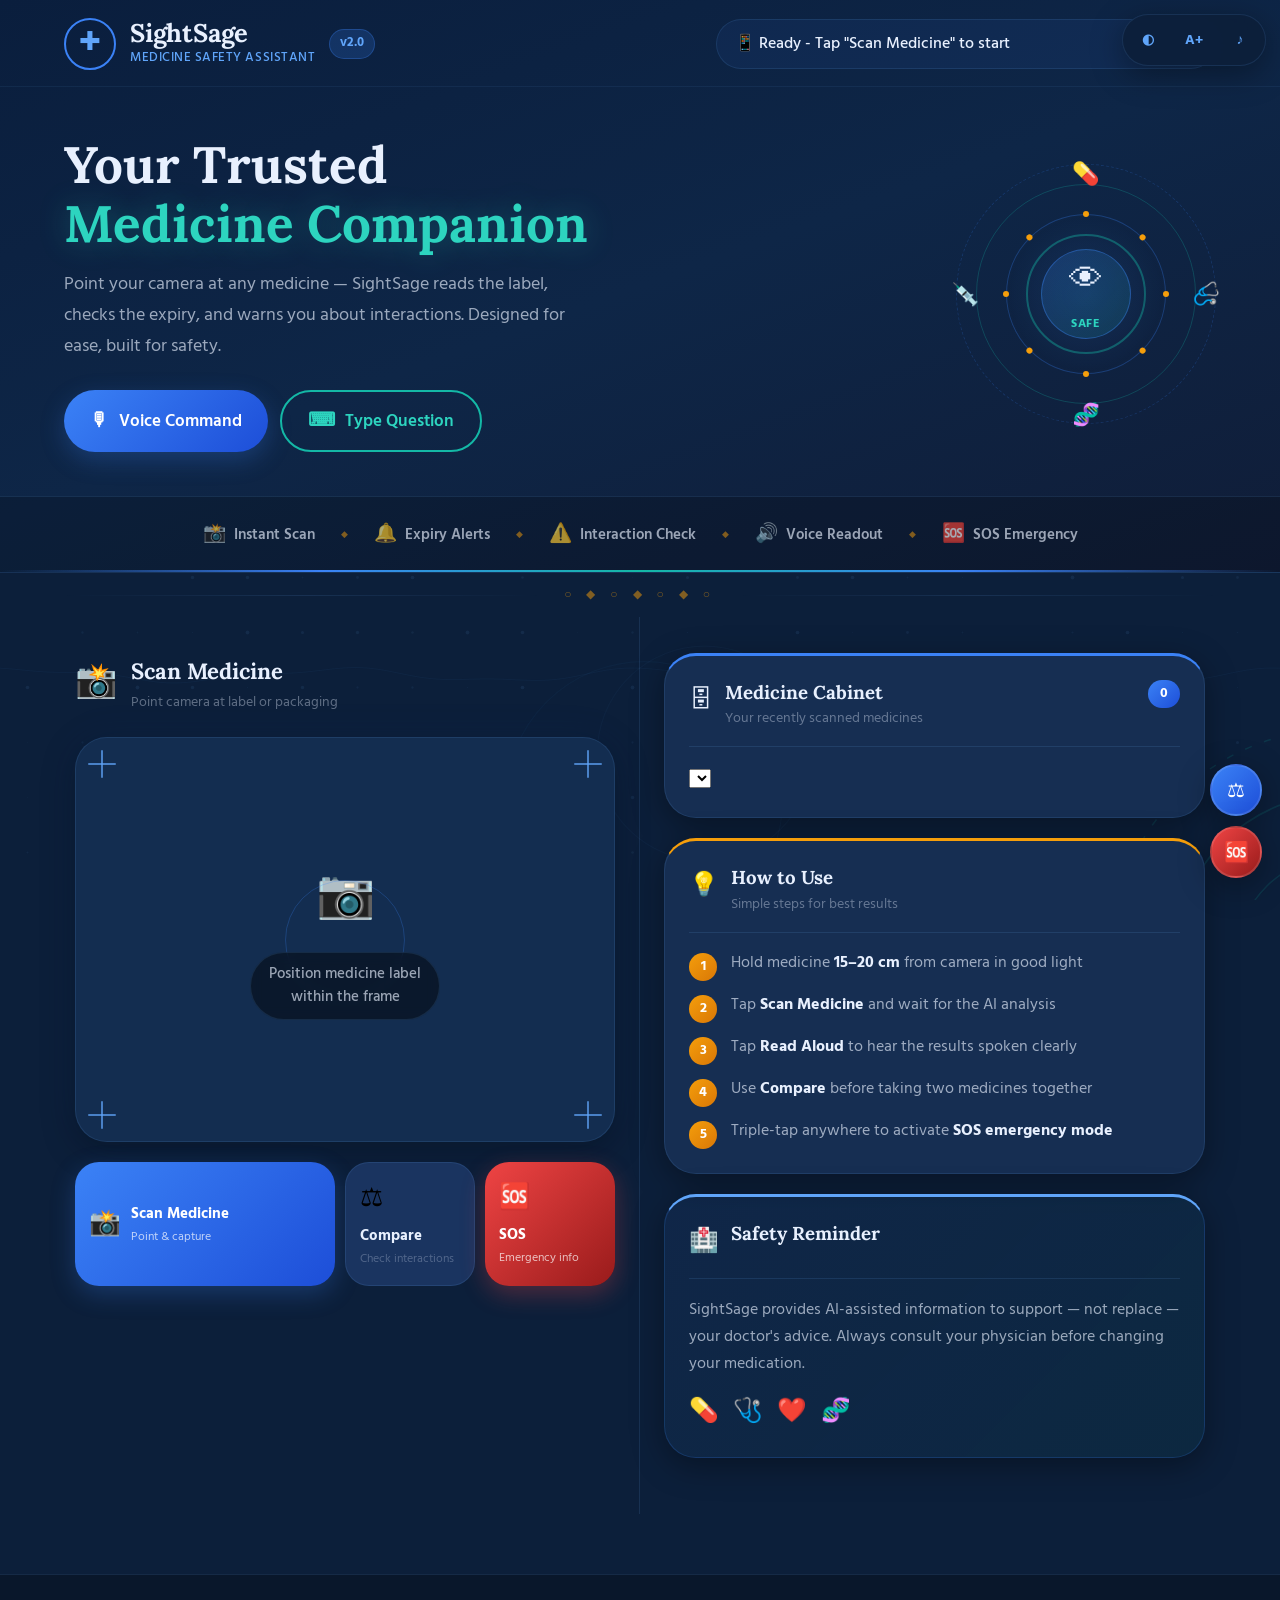
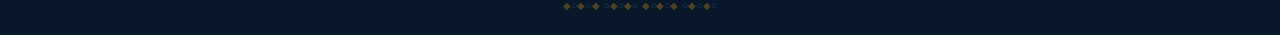
==== commit 4b334531: "made some changes" ====
--- a/index.html
+++ b/index.html
@@ -195,12 +195,6 @@
                 <span class="stat-icon">🆘</span>
                 <span class="stat-label">SOS Emergency</span>
             </div>
-        </section>
-
-        <!-- SOS WARNING TOAST -->
-        <div id="sosWarning" class="sos-toast hidden">
-            <i class="fas fa-exclamation-circle"></i>
-            <span>Triple tap detected! SOS ready</span>
         </div>
     </header>
 
@@ -213,7 +207,7 @@
         <div class="sd-line"></div>
     </div>
 
-    <!-- ═══ MAIN GRID ═══ -->
+    <!-- ═══ MAIN GRID (UPDATED FOR SIDE-BY-SIDE CAMERA & RESULTS) ═══ -->
     <main class="main-grid" role="main">
 
         <!-- LEFT COLUMN: CAMERA -->
@@ -285,8 +279,12 @@
                     </div>
                 </button>
             </div>
-
-            <!-- Results -->
+        </section>
+
+        <!-- RIGHT COLUMN: RESULTS & INFO -->
+        <section class="grid-col col-info" aria-label="Information panels">
+
+            <!-- RESULTS PANEL (NOW ON RIGHT SIDE) -->
             <div id="results" class="results-panel hidden" aria-live="polite">
                 <div class="rp-head">
                     <div class="rp-title-row">
@@ -299,11 +297,6 @@
                 </div>
                 <div id="scanResults" class="rp-body"></div>
             </div>
-
-        </section>
-
-        <!-- RIGHT COLUMN -->
-        <section class="grid-col col-info" aria-label="Information panels">
 
             <!-- Compare card -->
             <div id="comparisonMode" class="info-card cmp-card hidden">
@@ -331,7 +324,7 @@
                 <div id="comparisonResults" class="cmp-results hidden"></div>
             </div>
 
-            <!-- Medicine Cabinet -->
+            <!-- Medicine Cabinet (UPDATED TO DROPDOWN) -->
             <div class="info-card cabinet-card">
                 <div class="ic-head">
                     <span class="ic-icon">🗄</span>
@@ -341,16 +334,16 @@
                     </div>
                     <span class="cabinet-badge" id="cabinetCount" aria-label="Count">0</span>
                 </div>
-                <div id="medicineCabinet" class="cab-list" aria-live="polite">
-                    <div class="cab-empty">
-                        <div class="ce-graphic" aria-hidden="true">
-                            <div class="ce-ring"></div>
-                            <span class="ce-icon">💊</span>
-                        </div>
-                        <p>No medicines scanned yet.</p>
-                        <p class="ce-hint">Scan a medicine to add it here.</p>
-                    </div>
-                </div>
+                
+                <!-- DROPDOWN SELECT INSTEAD OF LIST -->
+                <div class="cabinet-dropdown">
+                    <select id="medicineCabinet" class="cabinet-select">
+                        <option value="">Select a medicine to view details</option>
+                    </select>
+                </div>
+                
+                <!-- Details display when dropdown item is selected (optional) -->
+                <div id="cabinetDetails" class="cabinet-details hidden"></div>
             </div>
 
             <!-- How to use card -->
--- a/styles.css
+++ b/styles.css
@@ -738,6 +738,14 @@
     border:1px solid rgba(239,68,68,0.35);
 }
 
+.medicine-desc {
+    font-size: 0.85rem;
+    color: var(--text-dim);
+    margin: 4px 0;
+    line-height: 1.4;
+    font-style: italic;
+}
+
 /* How-to card */
 .howto-card { border-top:3px solid var(--saffron); }
 
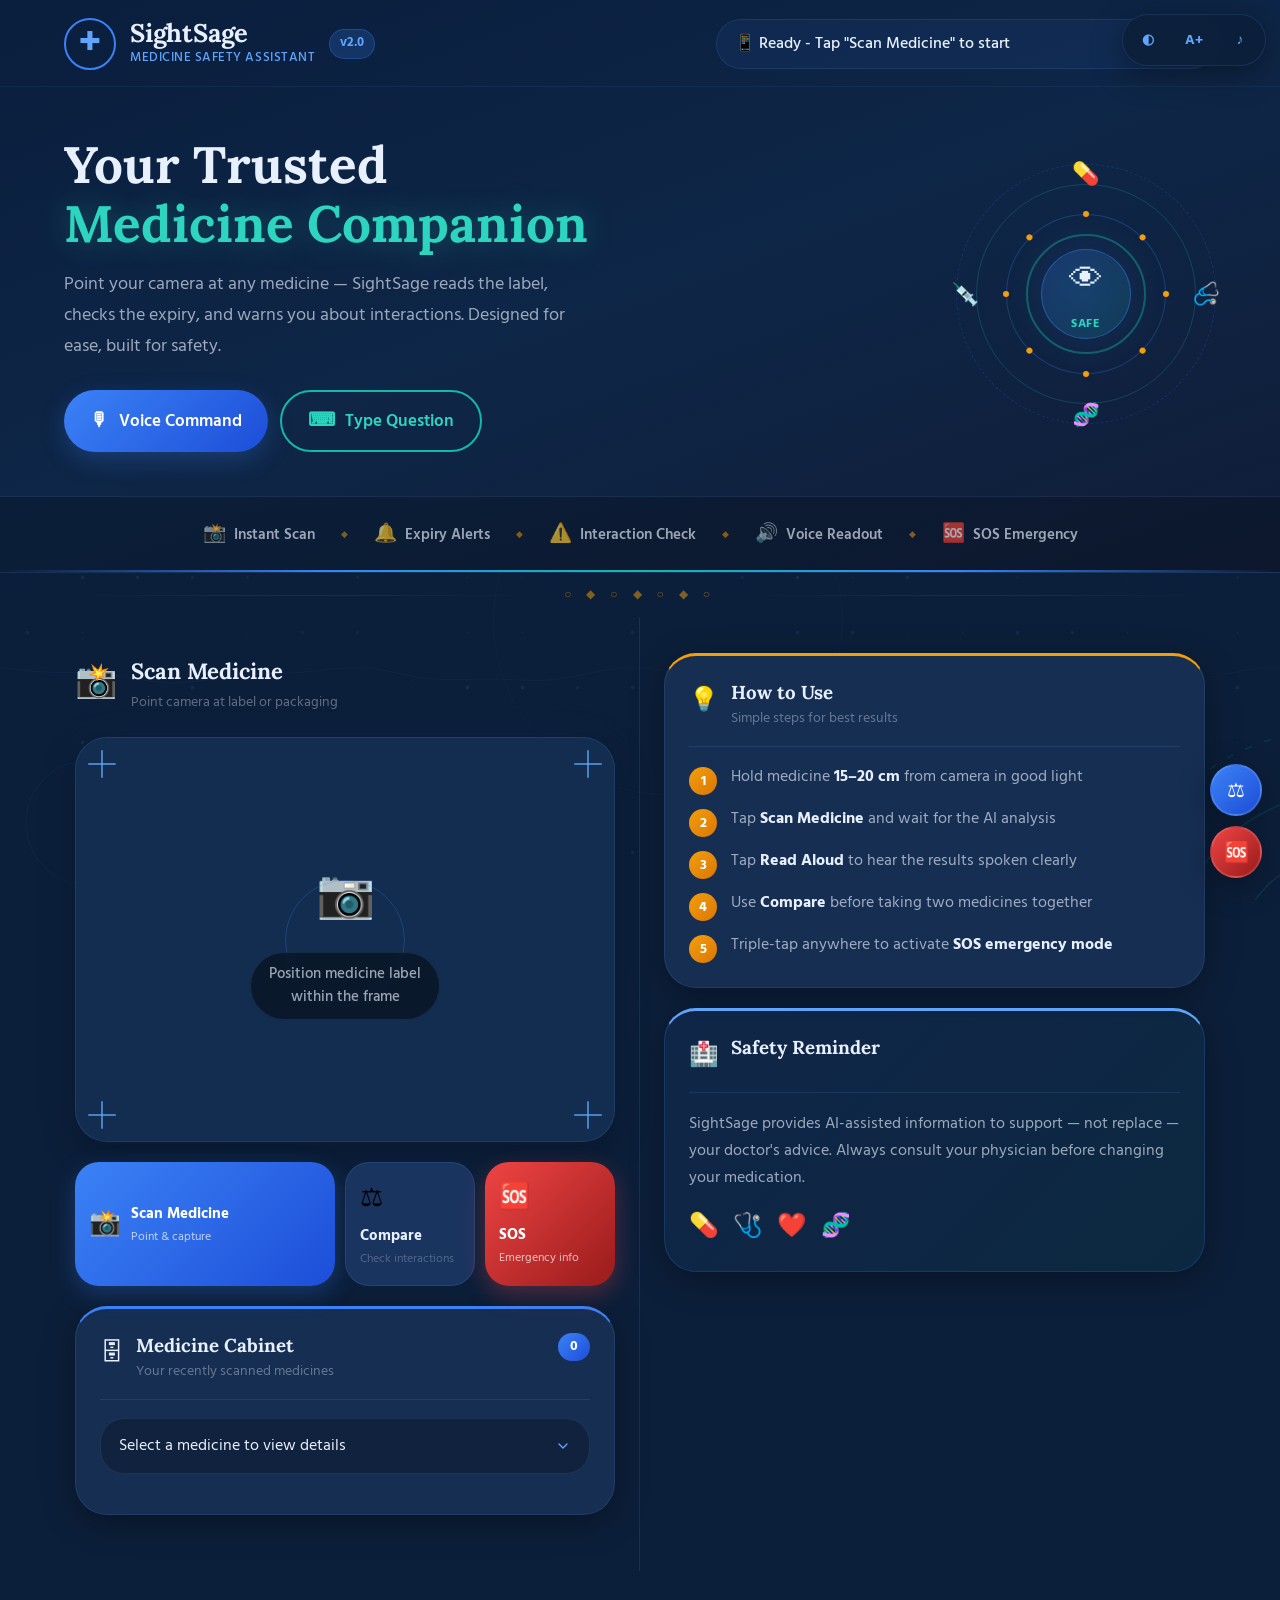
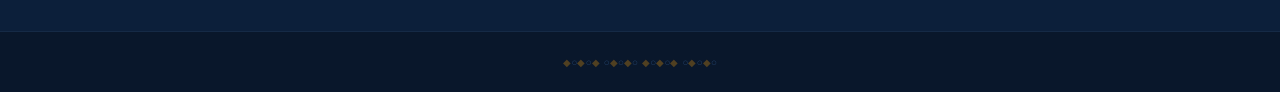
==== commit 5da89437: "shifted medicine cabinet to left side" ====
--- a/index.html
+++ b/index.html
@@ -279,6 +279,27 @@
                     </div>
                 </button>
             </div>
+
+            <div class="info-card cabinet-card">
+                <div class="ic-head">
+                    <span class="ic-icon">🗄</span>
+                    <div>
+                        <h3>Medicine Cabinet</h3>
+                        <p class="ic-sub">Your recently scanned medicines</p>
+                    </div>
+                    <span class="cabinet-badge" id="cabinetCount" aria-label="Count">0</span>
+                </div>
+                
+                <!-- DROPDOWN SELECT INSTEAD OF LIST -->
+                <div class="cabinet-dropdown">
+                    <select id="medicineCabinet" class="cabinet-select">
+                        <option value="">Select a medicine to view details</option>
+                    </select>
+                </div>
+                
+                <!-- Details display when dropdown item is selected (optional) -->
+                <div id="cabinetDetails" class="cabinet-details hidden"></div>
+            </div>
         </section>
 
         <!-- RIGHT COLUMN: RESULTS & INFO -->
@@ -322,28 +343,6 @@
                 </div>
                 <button id="performComparison" class="cmp-go-btn">Compare Now →</button>
                 <div id="comparisonResults" class="cmp-results hidden"></div>
-            </div>
-
-            <!-- Medicine Cabinet (UPDATED TO DROPDOWN) -->
-            <div class="info-card cabinet-card">
-                <div class="ic-head">
-                    <span class="ic-icon">🗄</span>
-                    <div>
-                        <h3>Medicine Cabinet</h3>
-                        <p class="ic-sub">Your recently scanned medicines</p>
-                    </div>
-                    <span class="cabinet-badge" id="cabinetCount" aria-label="Count">0</span>
-                </div>
-                
-                <!-- DROPDOWN SELECT INSTEAD OF LIST -->
-                <div class="cabinet-dropdown">
-                    <select id="medicineCabinet" class="cabinet-select">
-                        <option value="">Select a medicine to view details</option>
-                    </select>
-                </div>
-                
-                <!-- Details display when dropdown item is selected (optional) -->
-                <div id="cabinetDetails" class="cabinet-details hidden"></div>
             </div>
 
             <!-- How to use card -->
--- a/styles.css
+++ b/styles.css
@@ -339,6 +339,7 @@
 }
 .hbtn-ghost:hover { background:var(--teal); color:var(--bg); transform:translateY(-3px); }
 
+
 /* Text input */
 .text-panel {
     display:flex; gap:10px; margin-top:14px;
@@ -598,13 +599,15 @@
 @keyframes sosPulse { 0%,100%{box-shadow:var(--shadow-red)} 50%{box-shadow:0 8px 32px rgba(239,68,68,0.55)} }
 .act-sos:hover { animation:none; transform:translateY(-3px); }
 
-/* ── RESULTS PANEL ──────────────────────────────────────────── */
+/* ── RESULTS PANEL (NOW ON RIGHT SIDE) ──────────────────────── */
 .results-panel {
     background:var(--card); border-radius:var(--r-xl);
     border:1px solid var(--card-border); border-top:3px solid var(--teal);
     padding:22px; box-shadow:var(--shadow);
     animation:fadeUp 0.4s var(--ease-out);
-}
+    margin-bottom:20px;
+}
+
 .rp-head {
     display:flex; align-items:center; justify-content:space-between;
     margin-bottom:14px;
@@ -699,44 +702,84 @@
     border-left:3px solid var(--teal);
 }
 
-/* Cabinet card */
+/* Cabinet card (UPDATED FOR DROPDOWN) */
 .cabinet-card { border-top:3px solid var(--blue); }
 .cabinet-badge {
     margin-left:auto; background:linear-gradient(135deg,var(--blue),var(--blue-dark));
     color:white; padding:3px 12px; border-radius:var(--r-pill);
     font-size:0.8rem; font-weight:800;
 }
-.cab-list { display:flex; flex-direction:column; gap:10px; }
-.cab-empty {
-    display:flex; flex-direction:column; align-items:center;
-    gap:12px; padding:28px 20px; text-align:center;
-}
-.ce-graphic { position:relative; width:60px; height:60px; display:flex; align-items:center; justify-content:center; }
-.ce-ring {
-    position:absolute; inset:0; border-radius:50%;
-    border:1.5px solid rgba(59,130,246,0.25);
-    animation:breathe 3s ease-in-out infinite;
-}
-.ce-icon { font-size:1.8rem; }
-.cab-empty p { color:var(--text-muted); font-size:0.95rem; }
-.ce-hint { font-size:0.85rem; color:var(--text-muted); }
-
-.medicine-item {
-    background:rgba(0,0,0,0.2); border-radius:var(--r-md);
-    padding:14px 16px; border-left:4px solid var(--blue);
-    position:relative; color:var(--text-dim);
-    transition:transform 0.15s, box-shadow 0.15s;
-    animation:fadeUp 0.35s var(--ease-out);
-}
-.medicine-item:hover { transform:translateX(4px); box-shadow:var(--shadow); }
-.medicine-item.expired { border-left-color:var(--red); background:rgba(239,68,68,0.08); }
-.expired-label {
-    position:absolute; top:8px; right:12px;
-    background:rgba(239,68,68,0.18); color:#fca5a5;
-    font-size:0.74rem; font-weight:700;
-    padding:2px 10px; border-radius:var(--r-pill);
-    border:1px solid rgba(239,68,68,0.35);
-}
+
+/* DROPDOWN STYLES */
+.cabinet-dropdown {
+    width: 100%;
+    margin-bottom: 16px;
+}
+
+.cabinet-select {
+    width: 100%;
+    padding: 14px 18px;
+    font-family: var(--font-body);
+    font-size: 0.95rem;
+    color: var(--text);
+    background: rgba(0,0,0,0.25);
+    border: 1px solid var(--card-border);
+    border-radius: var(--r-lg);
+    cursor: pointer;
+    appearance: none;
+    -webkit-appearance: none;
+    background-image: url("data:image/svg+xml,%3Csvg xmlns='http://www.w3.org/2000/svg' width='16' height='16' viewBox='0 0 24 24' fill='none' stroke='%2360a5fa' stroke-width='2' stroke-linecap='round' stroke-linejoin='round'%3E%3Cpolyline points='6 9 12 15 18 9'%3E%3C/polyline%3E%3C/svg%3E");
+    background-repeat: no-repeat;
+    background-position: right 18px center;
+    background-size: 16px;
+    transition: border-color 0.15s, box-shadow 0.15s;
+}
+
+.cabinet-select:hover {
+    border-color: var(--blue);
+    box-shadow: 0 0 0 3px var(--blue-glow);
+}
+
+.cabinet-select:focus {
+    outline: none;
+    border-color: var(--teal);
+    box-shadow: 0 0 0 3px var(--teal-glow);
+}
+
+.cabinet-select option {
+    background: var(--card2);
+    color: var(--text);
+    padding: 12px;
+    font-size: 0.9rem;
+}
+
+.cabinet-select optgroup {
+    background: var(--surface);
+    color: var(--teal-light);
+    font-weight: 700;
+    font-size: 0.85rem;
+}
+
+/* Style for expired items */
+.cabinet-select option.expired-option {
+    color: #fca5a5;
+    background: rgba(239,68,68,0.15);
+}
+
+/* Cabinet details (shown when dropdown item selected) */
+.cabinet-details {
+    margin-top: 16px;
+    padding: 16px;
+    background: rgba(0,0,0,0.2);
+    border-radius: var(--r-md);
+    border-left: 3px solid var(--blue);
+    font-size: 0.95rem;
+    line-height: 1.7;
+    color: var(--text-dim);
+    white-space: pre-line;
+    animation: fadeUp 0.3s var(--ease-out);
+}
+
 
 .medicine-desc {
     font-size: 0.85rem;
@@ -744,6 +787,55 @@
     margin: 4px 0;
     line-height: 1.4;
     font-style: italic;
+}
+
+.medicine-dropdown {
+    margin-top: 8px;
+}
+
+.dropdown-toggle {
+    width: 100%;
+    padding: 10px;
+    background: var(--card2);
+    border: 1px solid var(--card-border);
+    border-radius: var(--r-md);
+    color: var(--text);
+    font-family: var(--font-body);
+    font-size: 0.9rem;
+    cursor: pointer;
+    display: flex;
+    align-items: center;
+    justify-content: center;
+    gap: 8px;
+    transition: all 0.2s ease;
+}
+
+.dropdown-toggle:hover {
+    background: var(--blue-glow);
+    border-color: var(--blue);
+}
+
+.dropdown-toggle.active span {
+    transform: rotate(180deg);
+}
+
+.dropdown-toggle span {
+    transition: transform 0.2s ease;
+}
+
+.dropdown-items {
+    margin-top: 8px;
+    padding-left: 12px;
+    border-left: 2px solid var(--card-border);
+}
+
+.dropdown-item {
+    margin-bottom: 8px;
+    opacity: 0.9;
+}
+
+.dropdown-item:last-child {
+    margin-bottom: 0;
 }
 
 /* How-to card */
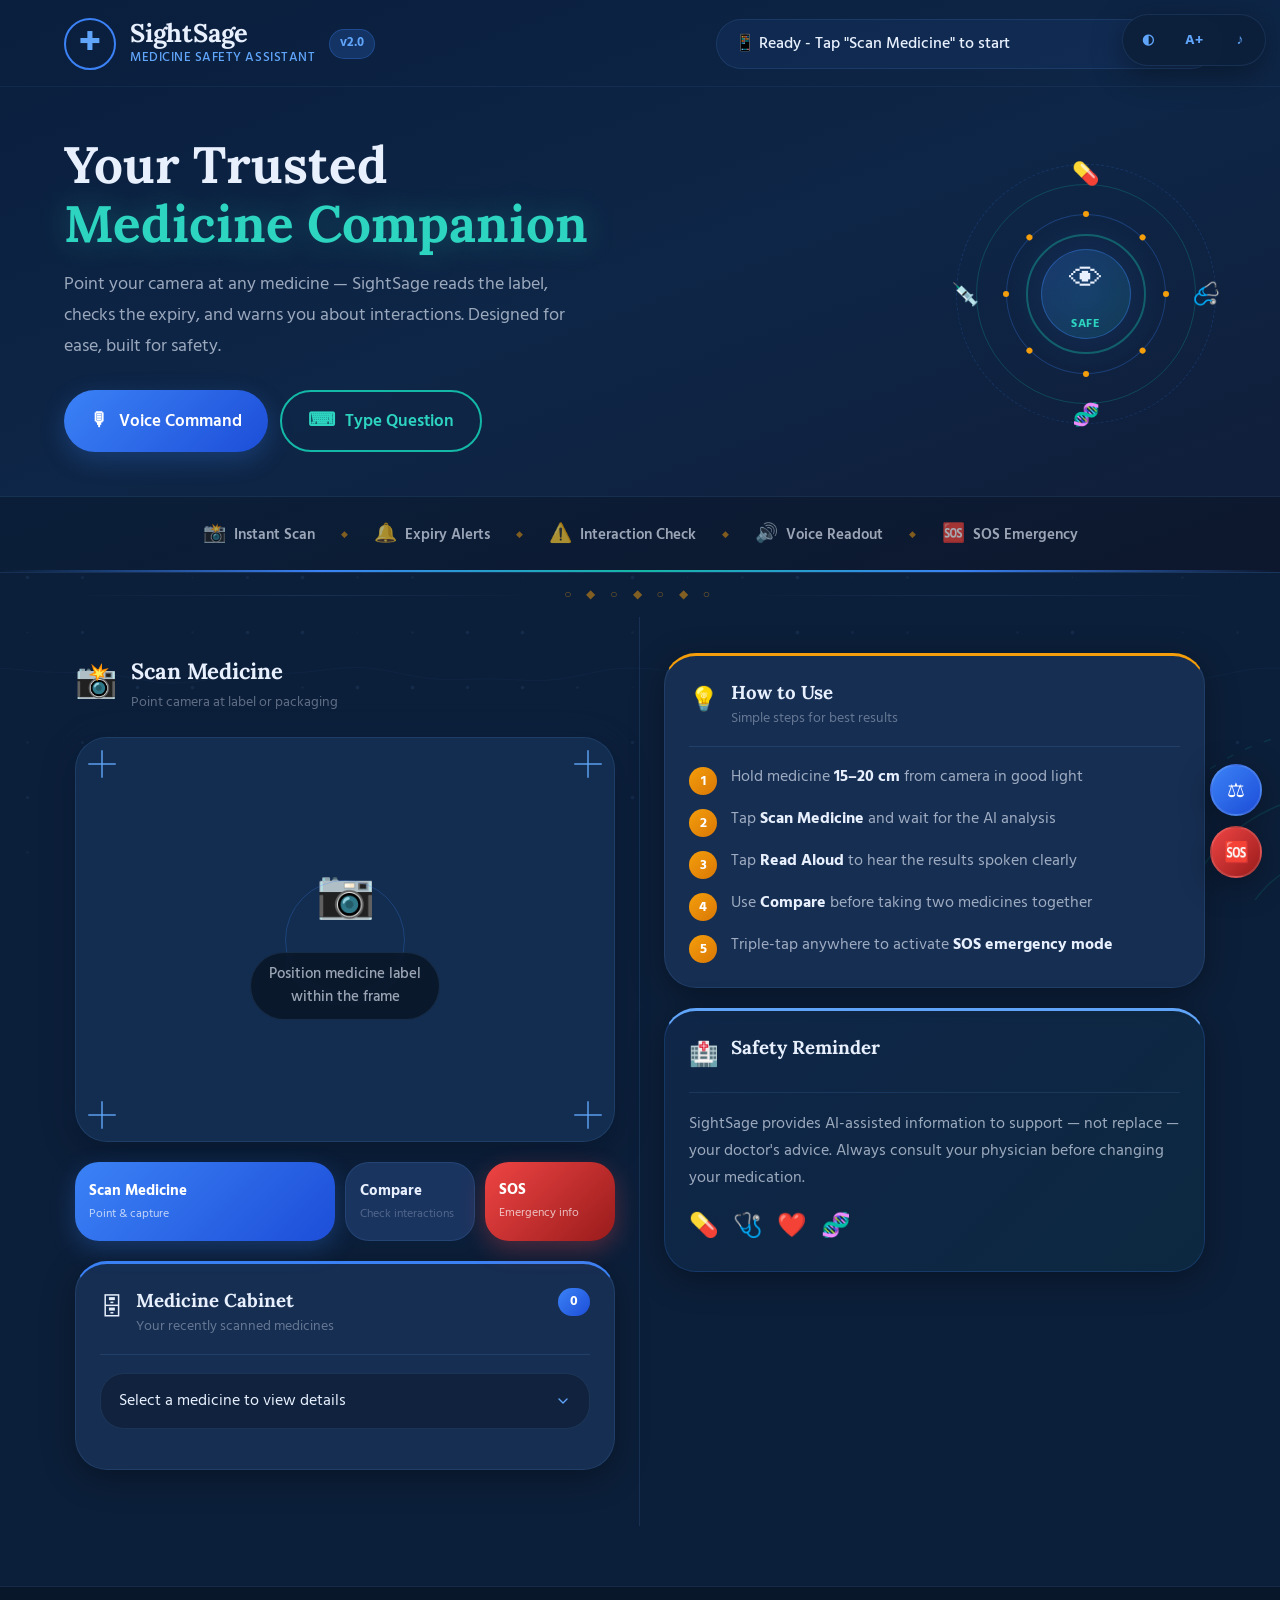
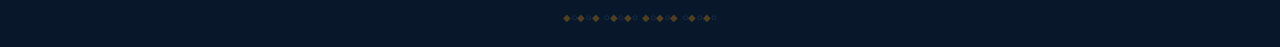
==== commit 5b044b6b: "removed some icons" ====
--- a/index.html
+++ b/index.html
@@ -258,21 +258,18 @@
             <!-- Action buttons -->
             <div class="action-row">
                 <button id="scanButton" class="act-btn act-primary" aria-label="Scan medicine">
-                    <span class="act-icon">📸</span>
                     <div class="act-text">
                         <span class="act-main">Scan Medicine</span>
                         <span class="act-hint">Point &amp; capture</span>
                     </div>
                 </button>
                 <button id="compareButton" class="act-btn act-secondary" aria-label="Compare medicines">
-                    <span class="act-icon">⚖</span>
                     <div class="act-text">
                         <span class="act-main">Compare</span>
                         <span class="act-hint">Check interactions</span>
                     </div>
                 </button>
                 <button id="sosButton" class="act-btn act-sos" aria-label="SOS Emergency">
-                    <span class="act-icon">🆘</span>
                     <div class="act-text">
                         <span class="act-main">SOS</span>
                         <span class="act-hint">Emergency info</span>
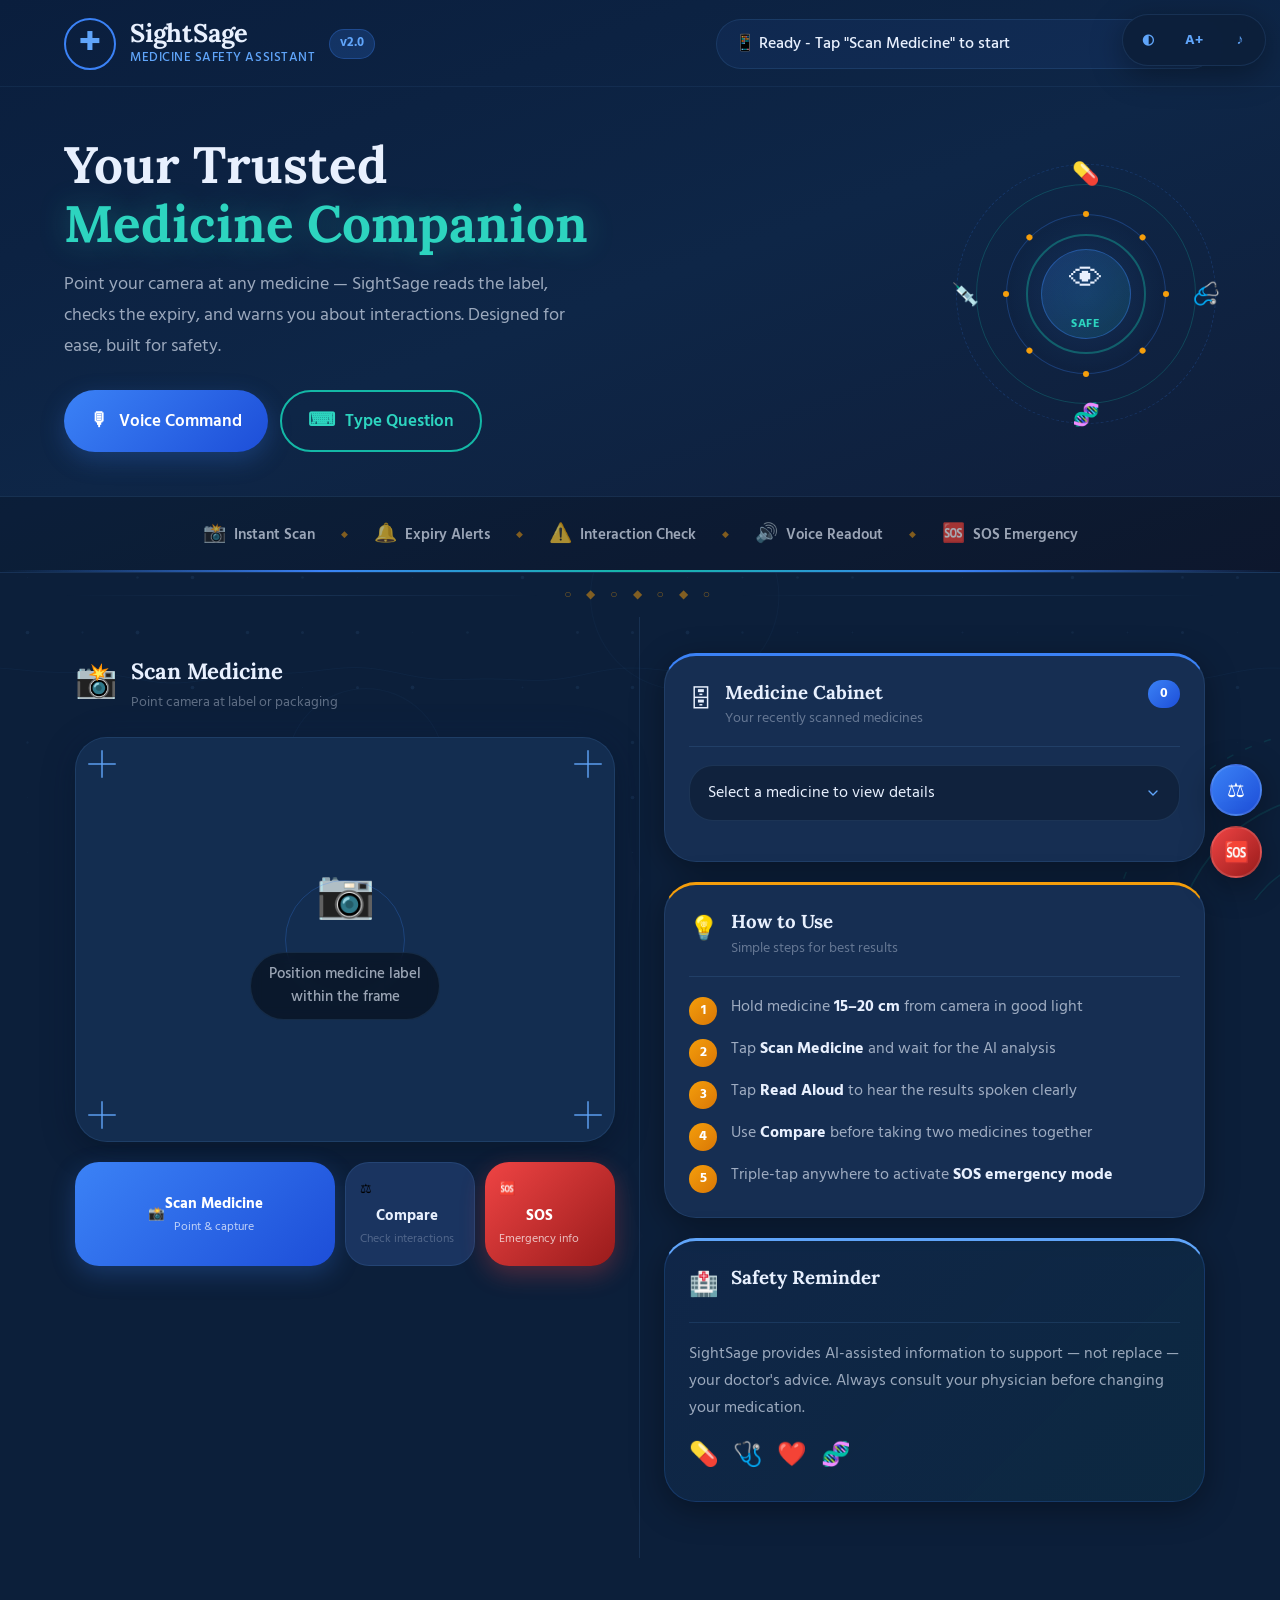
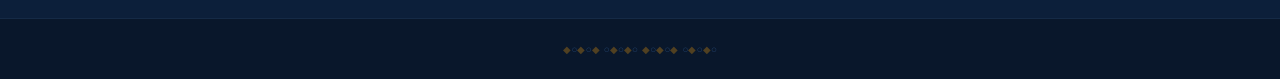
==== commit 4dea320c: "readded the icons" ====
--- a/index.html
+++ b/index.html
@@ -258,44 +258,26 @@
             <!-- Action buttons -->
             <div class="action-row">
                 <button id="scanButton" class="act-btn act-primary" aria-label="Scan medicine">
+                    <span class="act-icon">📸</span>
                     <div class="act-text">
                         <span class="act-main">Scan Medicine</span>
                         <span class="act-hint">Point &amp; capture</span>
                     </div>
                 </button>
                 <button id="compareButton" class="act-btn act-secondary" aria-label="Compare medicines">
+                    <span class="act-icon">⚖</span>
                     <div class="act-text">
                         <span class="act-main">Compare</span>
                         <span class="act-hint">Check interactions</span>
                     </div>
                 </button>
                 <button id="sosButton" class="act-btn act-sos" aria-label="SOS Emergency">
+                    <span class="act-icon">🆘</span>
                     <div class="act-text">
                         <span class="act-main">SOS</span>
                         <span class="act-hint">Emergency info</span>
                     </div>
                 </button>
-            </div>
-
-            <div class="info-card cabinet-card">
-                <div class="ic-head">
-                    <span class="ic-icon">🗄</span>
-                    <div>
-                        <h3>Medicine Cabinet</h3>
-                        <p class="ic-sub">Your recently scanned medicines</p>
-                    </div>
-                    <span class="cabinet-badge" id="cabinetCount" aria-label="Count">0</span>
-                </div>
-                
-                <!-- DROPDOWN SELECT INSTEAD OF LIST -->
-                <div class="cabinet-dropdown">
-                    <select id="medicineCabinet" class="cabinet-select">
-                        <option value="">Select a medicine to view details</option>
-                    </select>
-                </div>
-                
-                <!-- Details display when dropdown item is selected (optional) -->
-                <div id="cabinetDetails" class="cabinet-details hidden"></div>
             </div>
         </section>
 
@@ -340,6 +322,28 @@
                 </div>
                 <button id="performComparison" class="cmp-go-btn">Compare Now →</button>
                 <div id="comparisonResults" class="cmp-results hidden"></div>
+            </div>
+
+            <!-- Medicine Cabinet (UPDATED TO DROPDOWN) -->
+            <div class="info-card cabinet-card">
+                <div class="ic-head">
+                    <span class="ic-icon">🗄</span>
+                    <div>
+                        <h3>Medicine Cabinet</h3>
+                        <p class="ic-sub">Your recently scanned medicines</p>
+                    </div>
+                    <span class="cabinet-badge" id="cabinetCount" aria-label="Count">0</span>
+                </div>
+                
+                <!-- DROPDOWN SELECT INSTEAD OF LIST -->
+                <div class="cabinet-dropdown">
+                    <select id="medicineCabinet" class="cabinet-select">
+                        <option value="">Select a medicine to view details</option>
+                    </select>
+                </div>
+                
+                <!-- Details display when dropdown item is selected (optional) -->
+                <div id="cabinetDetails" class="cabinet-details hidden"></div>
             </div>
 
             <!-- How to use card -->
--- a/styles.css
+++ b/styles.css
@@ -562,16 +562,21 @@
 }
 
 .act-btn {
-    display:flex; align-items:center; gap:10px;
+    display:flex; 
+    align-items:center; 
+    justify-content:center; /* Add this to center content */
+    gap:0; /* Remove gap since there's no icon */
     padding:16px 14px;
-    border-radius:var(--r-lg); border:none;
-    font-family:var(--font-body); cursor:pointer;
+    border-radius:var(--r-lg); 
+    border:none;
+    font-family:var(--font-body); 
+    cursor:pointer;
     transition:transform 0.18s var(--ease-spring), box-shadow 0.18s;
-    touch-action:manipulation; text-align:left;
+    touch-action:manipulation; 
+    text-align:center; /* Change to center */
 }
 .act-btn:active { transform:scale(0.93) !important; }
 
-.act-icon { font-size:1.5rem; flex-shrink:0; }
 .act-text { display:flex; flex-direction:column; }
 .act-main { font-size:0.9rem; font-weight:700; color:white; }
 .act-hint { font-size:0.72rem; opacity:0.7; color:white; margin-top:1px; }
@@ -989,7 +994,6 @@
     .action-row { grid-template-columns:1fr 1fr 1fr; }
     .act-text { display:none; }
     .act-btn { justify-content:center; }
-    .act-icon { font-size:1.6rem; }
     .stats-band { display:none; }
     .main-grid { padding:0 3vw 40px; }
     .grid-col { padding:24px 10px; }
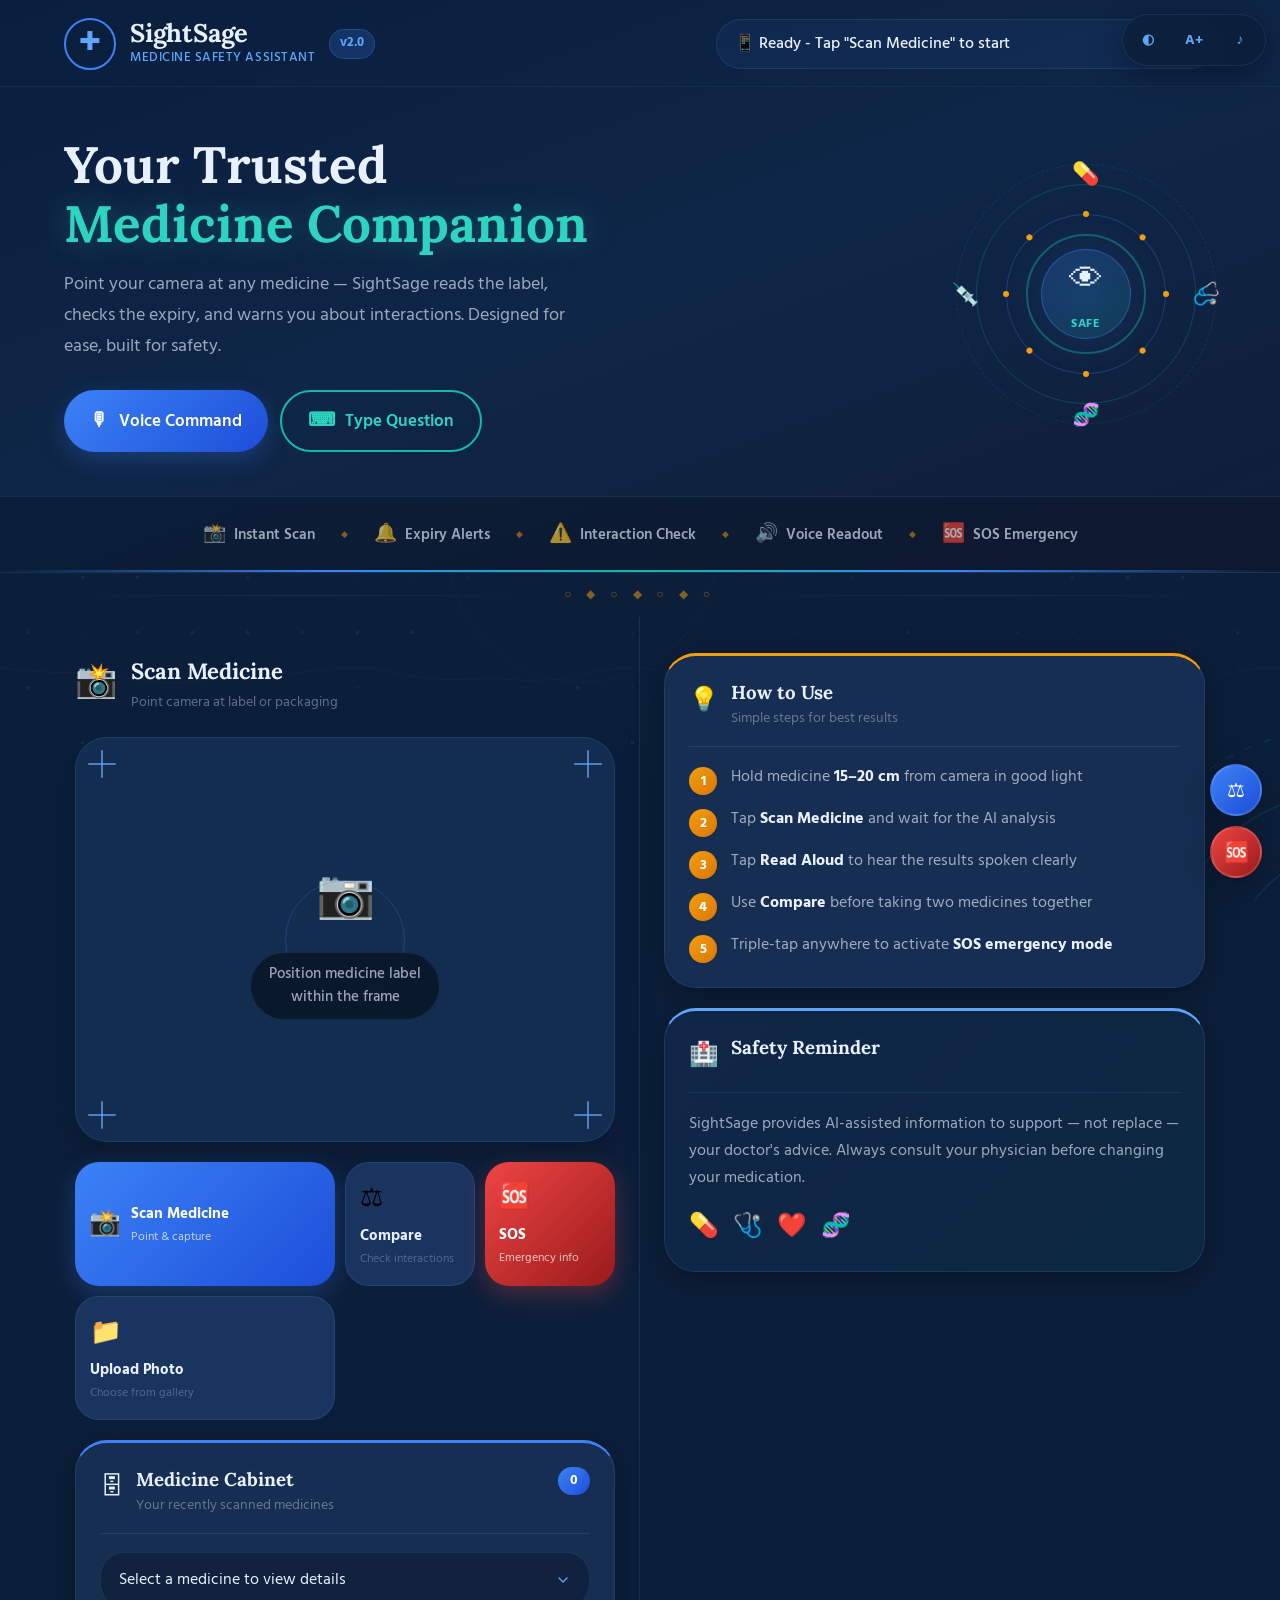
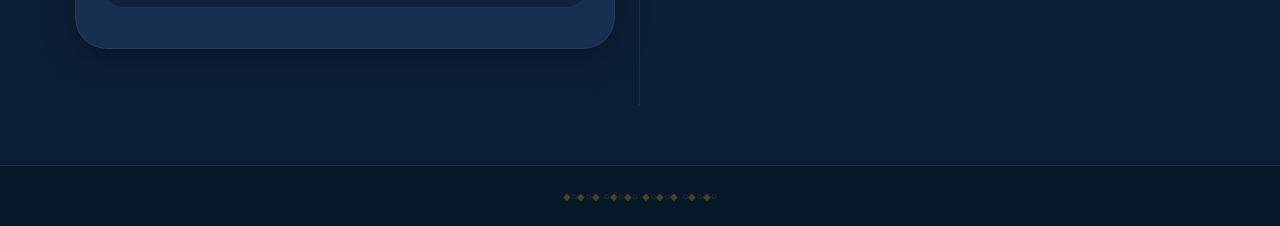
==== commit d5447863: "medicine cabinet moved to left" ====
--- a/index.html
+++ b/index.html
@@ -278,9 +278,37 @@
                         <span class="act-hint">Emergency info</span>
                     </div>
                 </button>
+                <button id="uploadButton" class="act-btn act-secondary" aria-label="Upload image">
+                    <span class="act-icon">📁</span>
+                    <div class="act-text">
+                        <span class="act-main">Upload Photo</span>
+                        <span class="act-hint">Choose from gallery</span>
+                    </div>
+                </button>
+
+            </div>
+            <div class="info-card cabinet-card">
+                <div class="ic-head">
+                    <span class="ic-icon">🗄</span>
+                    <div>
+                        <h3>Medicine Cabinet</h3>
+                        <p class="ic-sub">Your recently scanned medicines</p>
+                    </div>
+                    <span class="cabinet-badge" id="cabinetCount" aria-label="Count">0</span>
+                </div>
+                
+                <!-- DROPDOWN SELECT INSTEAD OF LIST -->
+                <div class="cabinet-dropdown">
+                    <select id="medicineCabinet" class="cabinet-select">
+                        <option value="">Select a medicine to view details</option>
+                    </select>
+                </div>
+                
+                <!-- Details display when dropdown item is selected (optional) -->
+                <div id="cabinetDetails" class="cabinet-details hidden"></div>
             </div>
         </section>
-
+        <input type="file" id="fileInput" accept="image/*" style="display: none;">
         <!-- RIGHT COLUMN: RESULTS & INFO -->
         <section class="grid-col col-info" aria-label="Information panels">
 
@@ -322,28 +350,6 @@
                 </div>
                 <button id="performComparison" class="cmp-go-btn">Compare Now →</button>
                 <div id="comparisonResults" class="cmp-results hidden"></div>
-            </div>
-
-            <!-- Medicine Cabinet (UPDATED TO DROPDOWN) -->
-            <div class="info-card cabinet-card">
-                <div class="ic-head">
-                    <span class="ic-icon">🗄</span>
-                    <div>
-                        <h3>Medicine Cabinet</h3>
-                        <p class="ic-sub">Your recently scanned medicines</p>
-                    </div>
-                    <span class="cabinet-badge" id="cabinetCount" aria-label="Count">0</span>
-                </div>
-                
-                <!-- DROPDOWN SELECT INSTEAD OF LIST -->
-                <div class="cabinet-dropdown">
-                    <select id="medicineCabinet" class="cabinet-select">
-                        <option value="">Select a medicine to view details</option>
-                    </select>
-                </div>
-                
-                <!-- Details display when dropdown item is selected (optional) -->
-                <div id="cabinetDetails" class="cabinet-details hidden"></div>
             </div>
 
             <!-- How to use card -->
--- a/styles.css
+++ b/styles.css
@@ -339,6 +339,13 @@
 }
 .hbtn-ghost:hover { background:var(--teal); color:var(--bg); transform:translateY(-3px); }
 
+.medicine-desc {
+    font-size: 0.85rem;
+    color: var(--text-dim);
+    margin: 4px 0;
+    line-height: 1.4;
+    font-style: italic;
+}
 
 /* Text input */
 .text-panel {
@@ -562,21 +569,16 @@
 }
 
 .act-btn {
-    display:flex; 
-    align-items:center; 
-    justify-content:center; /* Add this to center content */
-    gap:0; /* Remove gap since there's no icon */
+    display:flex; align-items:center; gap:10px;
     padding:16px 14px;
-    border-radius:var(--r-lg); 
-    border:none;
-    font-family:var(--font-body); 
-    cursor:pointer;
+    border-radius:var(--r-lg); border:none;
+    font-family:var(--font-body); cursor:pointer;
     transition:transform 0.18s var(--ease-spring), box-shadow 0.18s;
-    touch-action:manipulation; 
-    text-align:center; /* Change to center */
+    touch-action:manipulation; text-align:left;
 }
 .act-btn:active { transform:scale(0.93) !important; }
 
+.act-icon { font-size:1.5rem; flex-shrink:0; }
 .act-text { display:flex; flex-direction:column; }
 .act-main { font-size:0.9rem; font-weight:700; color:white; }
 .act-hint { font-size:0.72rem; opacity:0.7; color:white; margin-top:1px; }
@@ -785,62 +787,9 @@
     animation: fadeUp 0.3s var(--ease-out);
 }
 
-
-.medicine-desc {
-    font-size: 0.85rem;
-    color: var(--text-dim);
-    margin: 4px 0;
-    line-height: 1.4;
-    font-style: italic;
-}
-
-.medicine-dropdown {
-    margin-top: 8px;
-}
-
-.dropdown-toggle {
-    width: 100%;
-    padding: 10px;
-    background: var(--card2);
-    border: 1px solid var(--card-border);
-    border-radius: var(--r-md);
-    color: var(--text);
-    font-family: var(--font-body);
-    font-size: 0.9rem;
-    cursor: pointer;
-    display: flex;
-    align-items: center;
-    justify-content: center;
-    gap: 8px;
-    transition: all 0.2s ease;
-}
-
-.dropdown-toggle:hover {
-    background: var(--blue-glow);
-    border-color: var(--blue);
-}
-
-.dropdown-toggle.active span {
-    transform: rotate(180deg);
-}
-
-.dropdown-toggle span {
-    transition: transform 0.2s ease;
-}
-
-.dropdown-items {
-    margin-top: 8px;
-    padding-left: 12px;
-    border-left: 2px solid var(--card-border);
-}
-
-.dropdown-item {
-    margin-bottom: 8px;
-    opacity: 0.9;
-}
-
-.dropdown-item:last-child {
-    margin-bottom: 0;
+/* Hide old cabinet list */
+.cab-list {
+    display: none;
 }
 
 /* How-to card */
@@ -994,6 +943,7 @@
     .action-row { grid-template-columns:1fr 1fr 1fr; }
     .act-text { display:none; }
     .act-btn { justify-content:center; }
+    .act-icon { font-size:1.6rem; }
     .stats-band { display:none; }
     .main-grid { padding:0 3vw 40px; }
     .grid-col { padding:24px 10px; }
